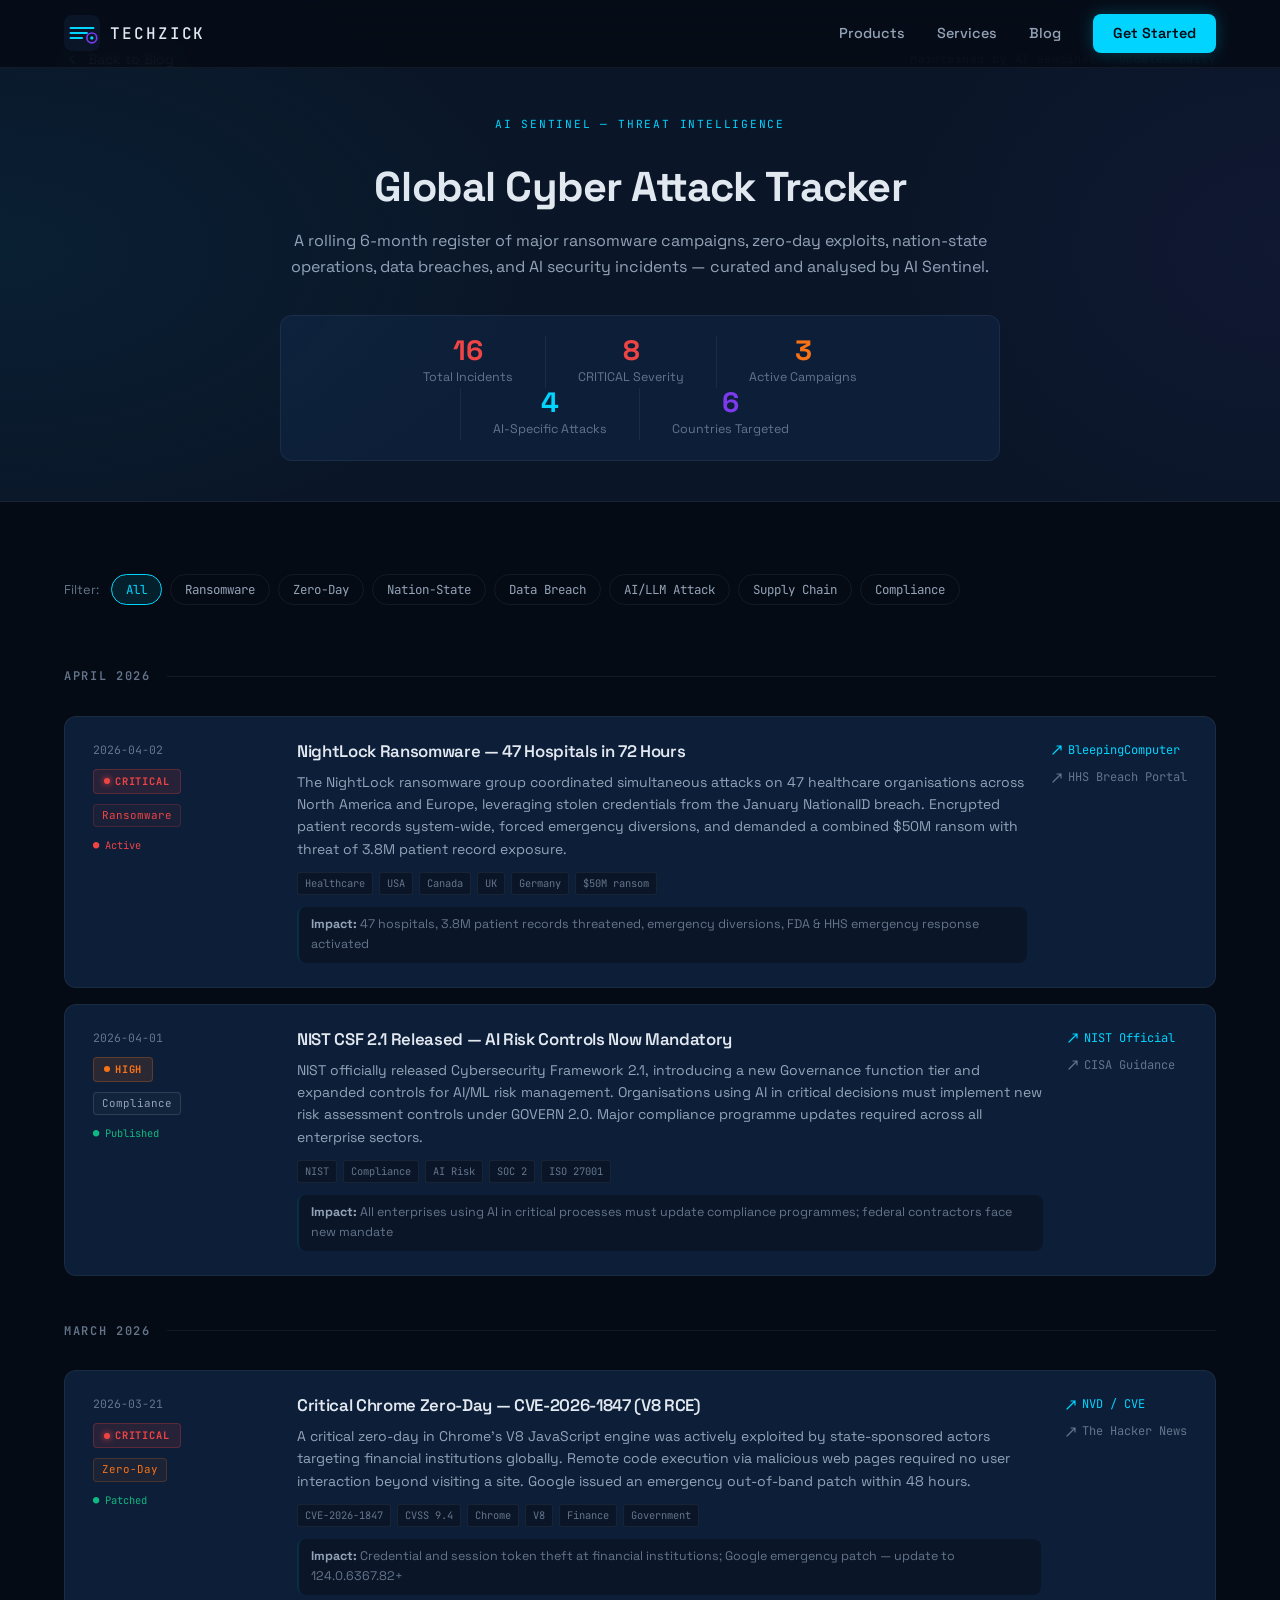
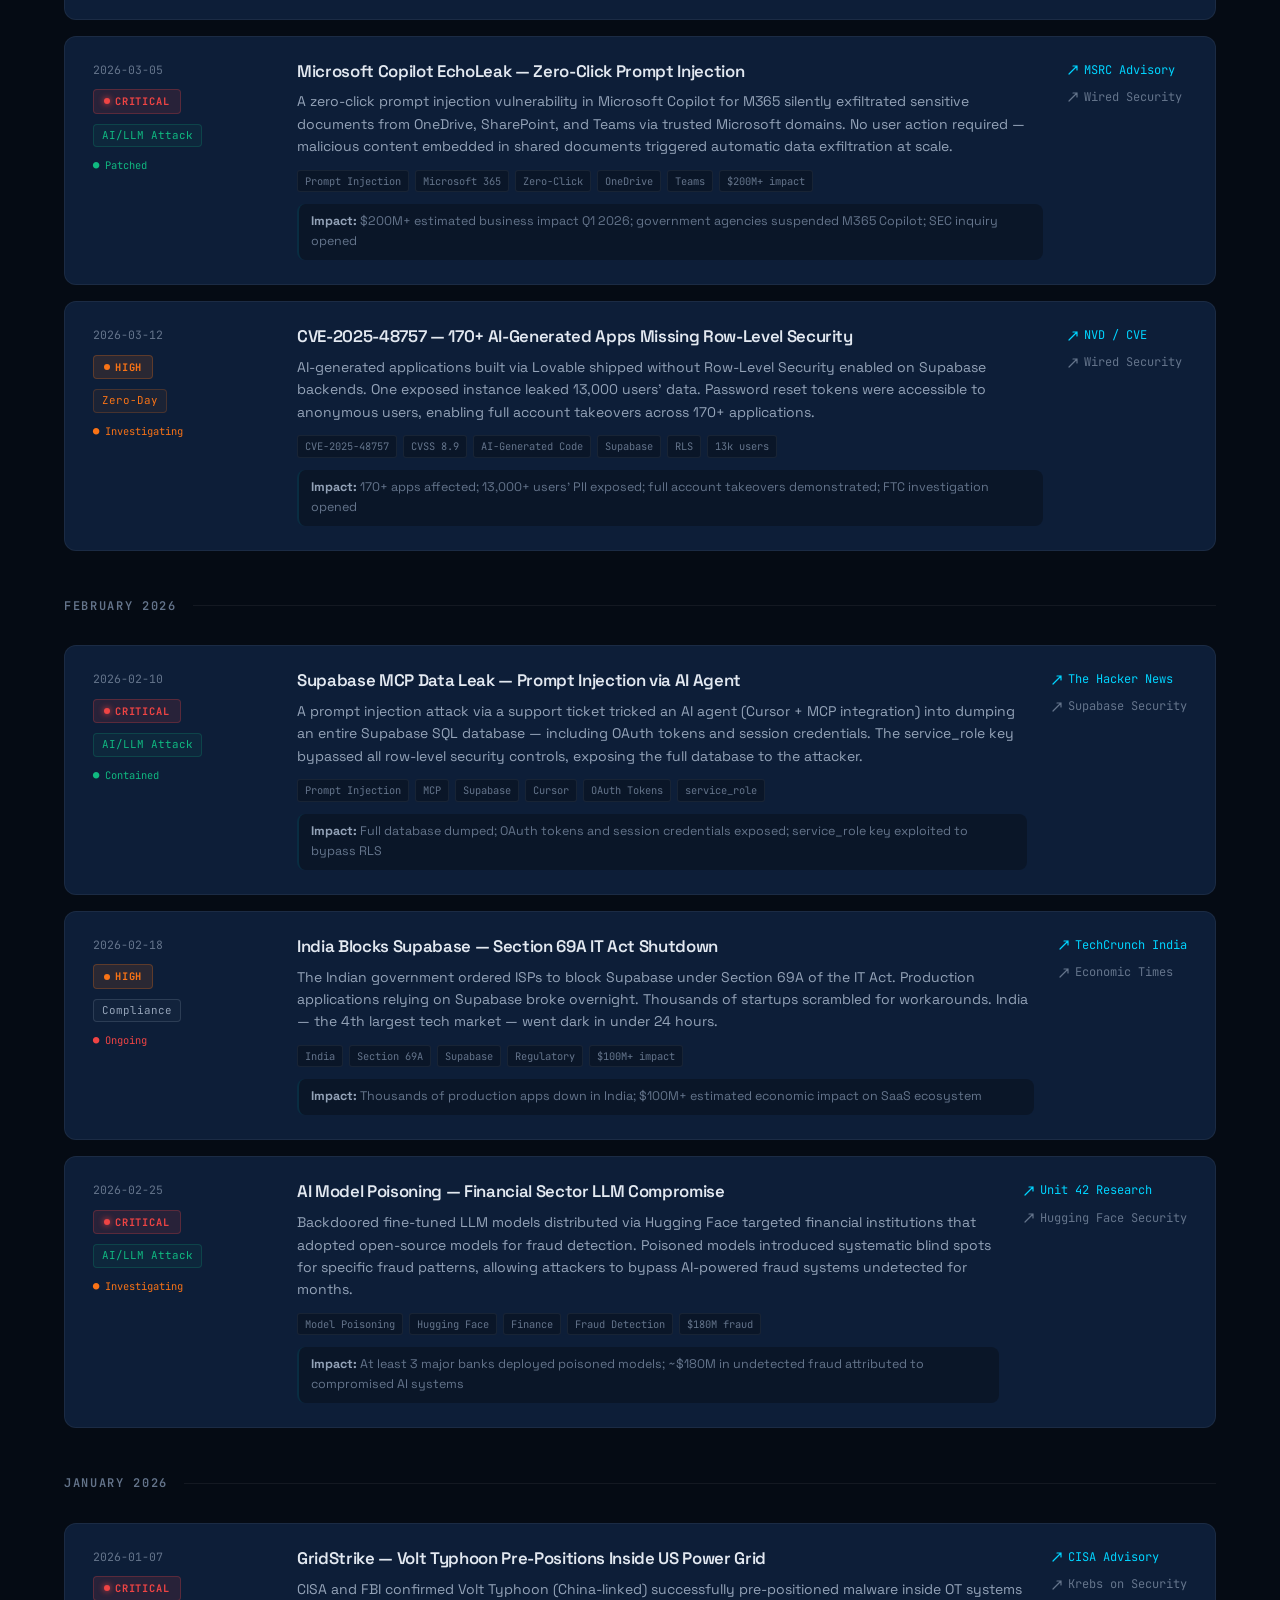
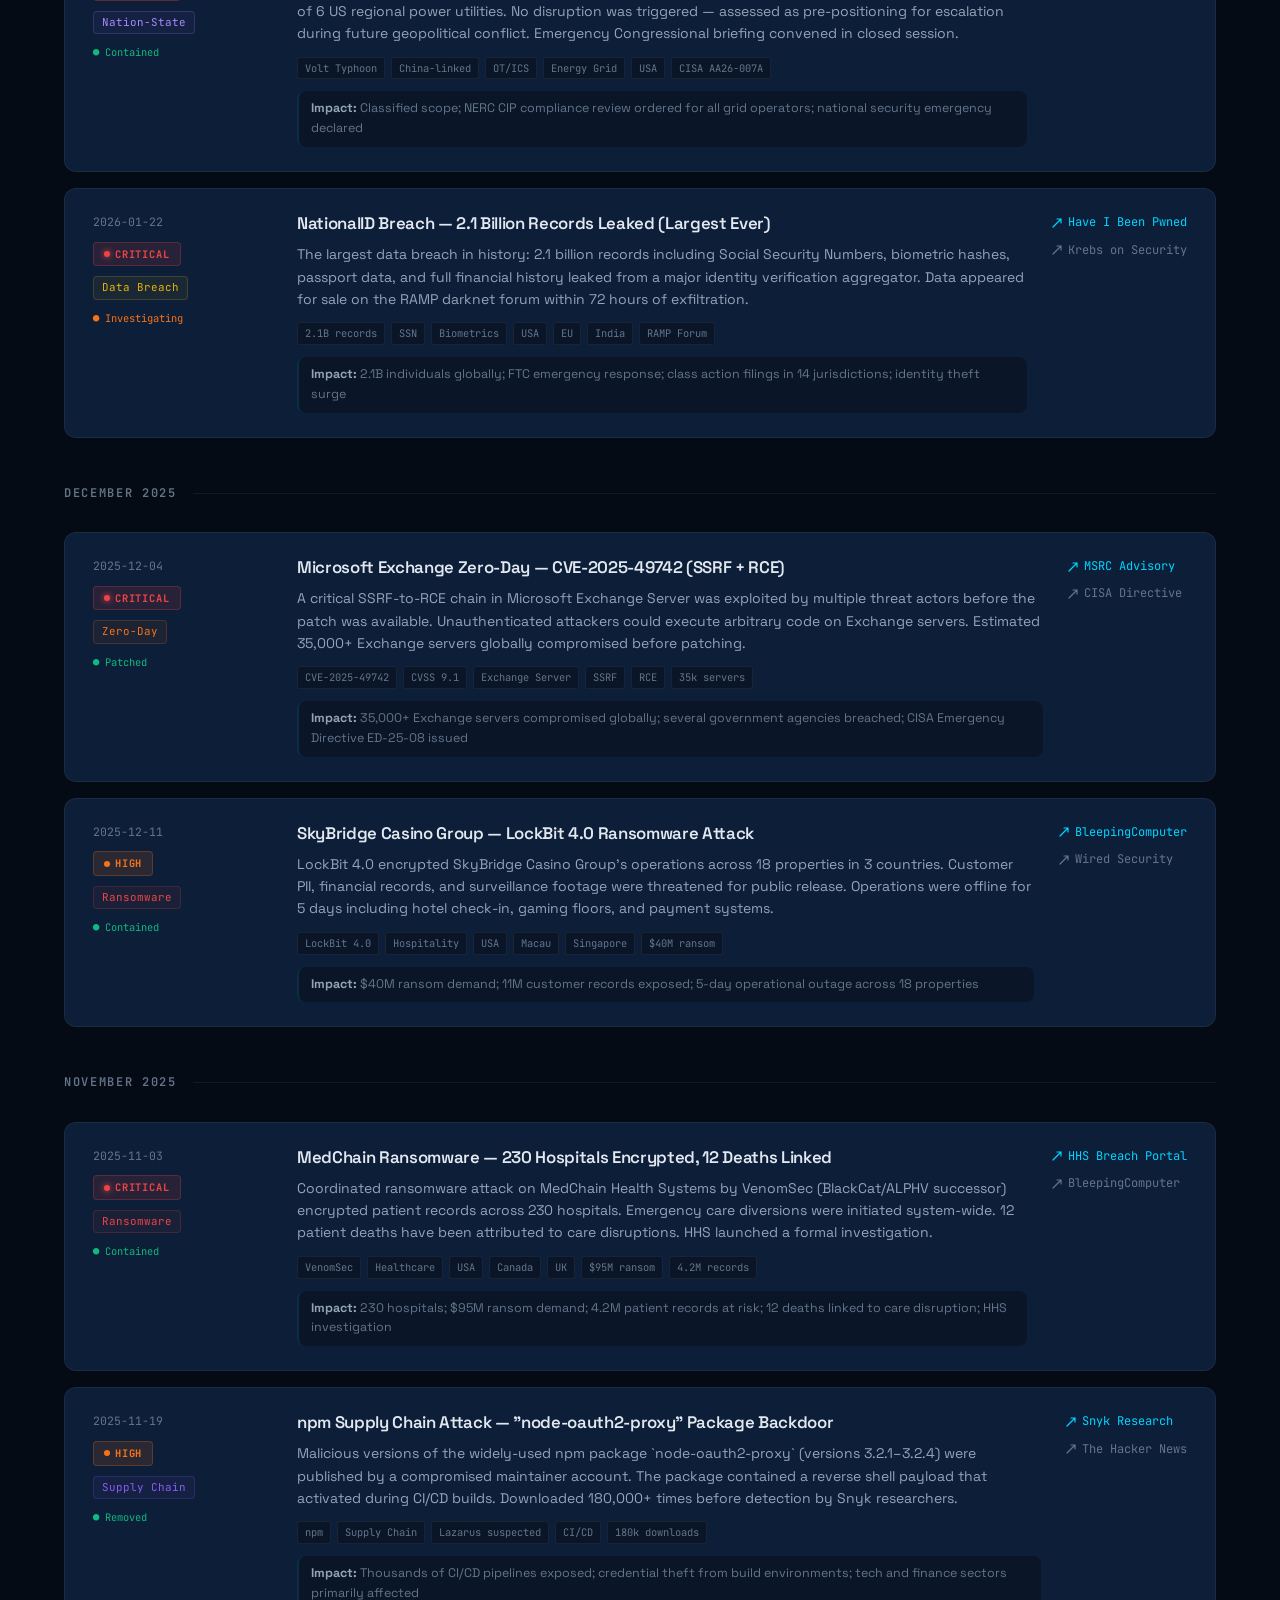
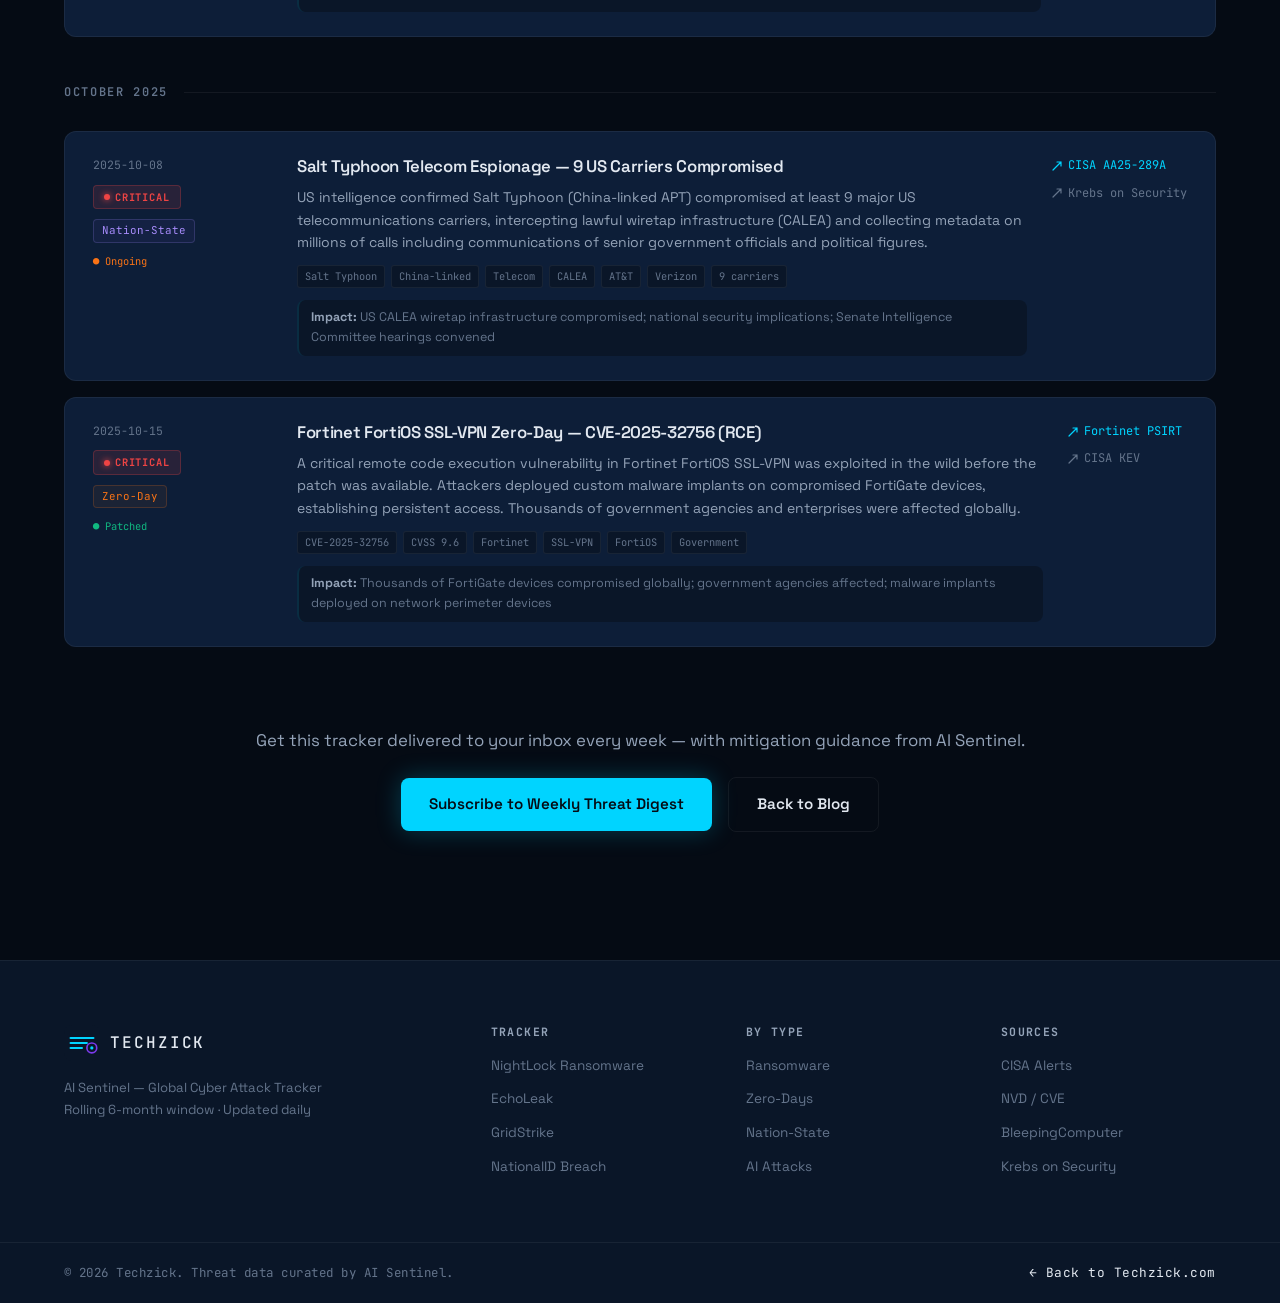
==== threat-intel.html @ fbe5854e "feat: add 6-month global cyber attack tracker tied to AI Sentinel - Add threat-intel.html: full-page" ====
<!DOCTYPE html>
<html lang="en">
<head>
  <meta charset="UTF-8" />
  <meta name="viewport" content="width=device-width, initial-scale=1.0" />
  <meta name="description" content="Techzick AI Sentinel — Global Cyber Attack Tracker. Rolling 6-month register of major ransomware, zero-days, nation-state operations, and AI security incidents." />
  <title>Global Cyber Attack Tracker — Last 6 Months | Techzick AI Sentinel</title>
  <link rel="preconnect" href="https://fonts.googleapis.com" />
  <link rel="preconnect" href="https://fonts.gstatic.com" crossorigin />
  <link href="https://fonts.googleapis.com/css2?family=Space+Grotesk:wght@400;500;600;700&family=JetBrains+Mono:wght@400;500&display=swap" rel="stylesheet" />
  <link rel="stylesheet" href="styles.css" />
  <style>
    /* ── Threat Intel Page ── */
    .ti-hero {
      background: var(--bg-surface);
      border-bottom: 1px solid var(--border-dim);
      padding: 48px 0 40px;
      position: relative;
      overflow: hidden;
    }
    .ti-hero::before {
      content: '';
      position: absolute;
      inset: 0;
      background: radial-gradient(ellipse 70% 100% at 0% 50%, rgba(0,212,255,0.05) 0%, transparent 60%),
                  radial-gradient(ellipse 50% 100% at 100% 50%, rgba(124,58,237,0.05) 0%, transparent 60%);
      pointer-events: none;
    }
    .ti-nav {
      display: flex;
      align-items: center;
      justify-content: space-between;
      margin-bottom: 40px;
    }
    .ti-back {
      display: inline-flex;
      align-items: center;
      gap: 8px;
      font-size: 0.875rem;
      color: var(--text-muted);
      transition: color var(--transition);
    }
    .ti-back:hover { color: var(--cyan); }
    .ti-back svg { width: 16px; height: 16px; }

    .ti-hero-content { text-align: center; max-width: 720px; margin: 0 auto; }
    .ti-hero-content .eyebrow { color: var(--cyan); }
    .ti-hero-content h1 { font-size: clamp(1.8rem, 3.5vw, 2.6rem); margin: 12px 0 16px; }
    .ti-hero-content p { font-size: 1rem; color: var(--text-muted); }

    .ti-stats-bar {
      display: flex;
      align-items: center;
      justify-content: center;
      gap: 0;
      flex-wrap: wrap;
      margin-top: 36px;
      background: var(--bg-card);
      border: 1px solid var(--border-dim);
      border-radius: var(--radius);
      padding: 20px 32px;
    }
    .ti-stat {
      display: flex;
      flex-direction: column;
      align-items: center;
      gap: 4px;
      padding: 0 32px;
      text-align: center;
    }
    .ti-stat + .ti-stat {
      border-left: 1px solid var(--border-dim);
    }
    .ti-stat-num {
      font-size: 1.75rem;
      font-weight: 700;
      line-height: 1;
    }
    .ti-stat-num.red    { color: #EF4444; }
    .ti-stat-num.orange { color: #F97316; }
    .ti-stat-num.cyan   { color: var(--cyan); }
    .ti-stat-num.purple { color: var(--purple); }
    .ti-stat-label { font-size: 0.78rem; color: var(--text-dim); }

    /* Filter bar */
    .ti-filters {
      display: flex;
      align-items: center;
      gap: 8px;
      flex-wrap: wrap;
      padding: 24px 0 32px;
    }
    .ti-filter-label { font-size: 0.8rem; color: var(--text-dim); margin-right: 4px; }
    .ti-filter-btn {
      padding: 6px 14px;
      border-radius: 100px;
      font-size: 0.78rem;
      font-family: var(--mono);
      border: 1px solid var(--border-dim);
      background: transparent;
      color: var(--text-muted);
      cursor: pointer;
      transition: all var(--transition);
    }
    .ti-filter-btn:hover,
    .ti-filter-btn.active {
      border-color: var(--cyan);
      color: var(--cyan);
      background: var(--cyan-dim);
    }
    .ti-filter-btn[data-type="Ransomware"].active   { border-color:#EF4444; color:#EF4444; background:rgba(239,68,68,0.08); }
    .ti-filter-btn[data-type="Zero-Day"].active     { border-color:#F97316; color:#F97316; background:rgba(249,115,22,0.08); }
    .ti-filter-btn[data-type="Nation-State"].active { border-color:var(--purple); color:var(--purple); background:var(--purple-dim); }
    .ti-filter-btn[data-type="Data Breach"].active  { border-color:#EAB308; color:#EAB308; background:rgba(234,179,8,0.08); }
    .ti-filter-btn[data-type="AI/LLM Attack"].active{ border-color:#10B981; color:#10B981; background:rgba(16,185,129,0.08); }
    .ti-filter-btn[data-type="Supply Chain"].active { border-color:#8B5CF6; color:#8B5CF6; background:rgba(139,92,246,0.08); }
    .ti-filter-btn[data-type="Compliance"].active   { border-color:#64748B; color:#94A3B8; background:rgba(100,116,139,0.08); }

    /* Attack cards grid */
    .ti-grid {
      display: grid;
      grid-template-columns: 1fr;
      gap: 16px;
    }
    .attack-card {
      background: var(--bg-card);
      border: 1px solid var(--border-dim);
      border-radius: var(--radius);
      padding: 24px 28px;
      display: grid;
      grid-template-columns: 180px 1fr auto;
      gap: 24px;
      align-items: start;
      transition: border-color var(--transition), box-shadow var(--transition);
    }
    .attack-card:hover {
      border-color: rgba(0,212,255,0.2);
      box-shadow: 0 4px 24px rgba(0,0,0,0.3);
    }
    .attack-card.hidden { display: none; }

    .attack-meta {
      display: flex;
      flex-direction: column;
      gap: 10px;
      min-width: 0;
    }
    .attack-date {
      font-family: var(--mono);
      font-size: 0.72rem;
      color: var(--text-dim);
    }
    .severity-badge {
      display: inline-flex;
      align-items: center;
      gap: 5px;
      padding: 3px 10px;
      border-radius: 4px;
      font-family: var(--mono);
      font-size: 0.65rem;
      font-weight: 700;
      letter-spacing: 0.08em;
      width: fit-content;
    }
    .severity-badge::before {
      content: '';
      width: 6px;
      height: 6px;
      border-radius: 50%;
    }
    .severity-badge.CRITICAL { background:rgba(239,68,68,0.12); color:#EF4444; border:1px solid rgba(239,68,68,0.25); }
    .severity-badge.CRITICAL::before { background:#EF4444; box-shadow:0 0 6px #EF4444; }
    .severity-badge.HIGH     { background:rgba(249,115,22,0.12); color:#F97316; border:1px solid rgba(249,115,22,0.25); }
    .severity-badge.HIGH::before { background:#F97316; }
    .severity-badge.MEDIUM   { background:rgba(234,179,8,0.1); color:#EAB308; border:1px solid rgba(234,179,8,0.2); }
    .severity-badge.MEDIUM::before { background:#EAB308; }

    .type-badge {
      display: inline-block;
      padding: 2px 8px;
      border-radius: 4px;
      font-size: 0.68rem;
      font-family: var(--mono);
      background: var(--bg-card2);
      color: var(--text-dim);
      border: 1px solid var(--border-dim);
      width: fit-content;
    }
    .type-badge.Ransomware   { color:#EF4444; border-color:rgba(239,68,68,0.2); background:rgba(239,68,68,0.06); }
    .type-badge.Zero-Day     { color:#F97316; border-color:rgba(249,115,22,0.2); background:rgba(249,115,22,0.06); }
    .type-badge.Nation-State { color:#A78BFA; border-color:rgba(167,139,250,0.2); background:rgba(139,92,246,0.06); }
    .type-badge.Data-Breach  { color:#EAB308; border-color:rgba(234,179,8,0.2); background:rgba(234,179,8,0.06); }
    .type-badge.AI-Attack    { color:#10B981; border-color:rgba(16,185,129,0.2); background:rgba(16,185,129,0.06); }
    .type-badge.Supply-Chain { color:#8B5CF6; border-color:rgba(139,92,246,0.2); background:rgba(139,92,246,0.06); }
    .type-badge.Compliance   { color:#94A3B8; border-color:rgba(148,163,184,0.2); background:rgba(100,116,139,0.06); }

    .attack-status {
      font-family: var(--mono);
      font-size: 0.65rem;
      color: var(--text-dim);
    }
    .attack-status.Active        { color:#EF4444; }
    .attack-status.Contained     { color:#10B981; }
    .attack-status.Patched       { color:#10B981; }
    .attack-status.Investigating { color:#F97316; }

    .attack-body { min-width: 0; }
    .attack-title {
      font-size: 1.05rem;
      font-weight: 600;
      color: var(--text);
      margin-bottom: 8px;
      line-height: 1.3;
    }
    .attack-summary {
      font-size: 0.875rem;
      color: var(--text-muted);
      line-height: 1.6;
      margin-bottom: 12px;
    }
    .attack-tags {
      display: flex;
      gap: 6px;
      flex-wrap: wrap;
      margin-bottom: 12px;
    }
    .attack-tag {
      font-size: 0.65rem;
      font-family: var(--mono);
      padding: 2px 7px;
      border-radius: 3px;
      background: var(--bg-surface);
      color: var(--text-dim);
      border: 1px solid var(--border-dim);
    }
    .attack-impact {
      font-size: 0.78rem;
      color: var(--text-dim);
      background: var(--bg-surface);
      border-radius: var(--radius-sm);
      padding: 8px 12px;
      border-left: 2px solid var(--border);
    }
    .attack-impact strong { color: var(--text-muted); }

    .attack-actions {
      display: flex;
      flex-direction: column;
      gap: 8px;
      min-width: 120px;
    }
    .ti-source-link {
      display: inline-flex;
      align-items: center;
      gap: 5px;
      font-size: 0.75rem;
      font-family: var(--mono);
      color: var(--cyan);
      transition: gap var(--transition);
      white-space: nowrap;
    }
    .ti-source-link:hover { gap: 8px; }
    .ti-source-link svg { width: 12px; height: 12px; flex-shrink: 0; }
    .ti-source-link + .ti-source-link { color: var(--text-dim); }
    .ti-source-link + .ti-source-link:hover { color: var(--text-muted); }

    /* Month dividers */
    .month-divider {
      display: flex;
      align-items: center;
      gap: 16px;
      padding: 32px 0 16px;
    }
    .month-divider h3 {
      font-family: var(--mono);
      font-size: 0.75rem;
      letter-spacing: 0.14em;
      color: var(--text-dim);
      text-transform: uppercase;
      white-space: nowrap;
    }
    .month-divider-line {
      flex: 1;
      height: 1px;
      background: var(--border-dim);
    }

    /* No results */
    .ti-no-results {
      display: none;
      text-align: center;
      padding: 64px 0;
      color: var(--text-dim);
      font-size: 0.9rem;
    }
    .ti-no-results.visible { display: block; }

    /* Responsive */
    @media (max-width: 768px) {
      .attack-card {
        grid-template-columns: 1fr;
        gap: 16px;
      }
      .attack-meta { flex-direction: row; flex-wrap: wrap; align-items: center; gap: 8px; }
      .attack-actions { flex-direction: row; flex-wrap: wrap; }
      .ti-stat { padding: 0 16px; }
      .ti-stats-bar { padding: 16px; }
    }
    @media (max-width: 480px) {
      .ti-stat + .ti-stat { border-left: none; border-top: 1px solid var(--border-dim); padding-top: 12px; }
      .ti-stats-bar { flex-direction: column; }
    }
  </style>
</head>
<body>

  <!-- NAV -->
  <header class="nav-bar" id="top">
    <div class="container nav-inner">
      <a class="logo" href="index.html" aria-label="Techzick Home">
        <svg class="logo-icon" viewBox="0 0 44 44" fill="none" xmlns="http://www.w3.org/2000/svg" aria-hidden="true">
          <rect width="44" height="44" rx="10" fill="#0A1628"/>
          <path d="M8 16h28M8 22h20M8 28h14" stroke="#00D4FF" stroke-width="2.5" stroke-linecap="round"/>
          <circle cx="34" cy="28" r="6" fill="none" stroke="#7C3AED" stroke-width="2"/>
          <circle cx="34" cy="28" r="2" fill="#00D4FF"/>
        </svg>
        <span class="logo-text">TECHZICK</span>
      </a>
      <nav class="nav-menu" aria-label="Main navigation">
        <a href="index.html#products">Products</a>
        <a href="index.html#services">Services</a>
        <a href="index.html#blog">Blog</a>
        <a href="index.html#contact" class="nav-cta">Get Started</a>
      </nav>
    </div>
  </header>

  <main>

    <!-- HERO -->
    <section class="ti-hero">
      <div class="container">
        <div class="ti-nav">
          <a href="index.html#blog" class="ti-back">
            <svg viewBox="0 0 16 16" fill="none"><path d="M10 12L6 8l4-4" stroke="currentColor" stroke-width="1.5" stroke-linecap="round" stroke-linejoin="round"/></svg>
            Back to Blog
          </a>
          <span class="mono" style="color:var(--text-dim);font-size:0.72rem;">Maintained by AI Sentinel · Updated daily</span>
        </div>
        <div class="ti-hero-content">
          <span class="eyebrow">AI SENTINEL — THREAT INTELLIGENCE</span>
          <h1>Global Cyber Attack Tracker</h1>
          <p>A rolling 6-month register of major ransomware campaigns, zero-day exploits, nation-state operations, data breaches, and AI security incidents — curated and analysed by AI Sentinel.</p>
          <div class="ti-stats-bar">
            <div class="ti-stat">
              <span class="ti-stat-num red">16</span>
              <span class="ti-stat-label">Total Incidents</span>
            </div>
            <div class="ti-stat">
              <span class="ti-stat-num red">8</span>
              <span class="ti-stat-label">CRITICAL Severity</span>
            </div>
            <div class="ti-stat">
              <span class="ti-stat-num orange">3</span>
              <span class="ti-stat-label">Active Campaigns</span>
            </div>
            <div class="ti-stat">
              <span class="ti-stat-num cyan">4</span>
              <span class="ti-stat-label">AI-Specific Attacks</span>
            </div>
            <div class="ti-stat">
              <span class="ti-stat-num purple">6</span>
              <span class="ti-stat-label">Countries Targeted</span>
            </div>
          </div>
        </div>
      </div>
    </section>

    <!-- TRACKER -->
    <section class="section" style="padding-top: 48px;">
      <div class="container">

        <!-- Filters -->
        <div class="ti-filters">
          <span class="ti-filter-label">Filter:</span>
          <button class="ti-filter-btn active" data-type="All">All</button>
          <button class="ti-filter-btn" data-type="Ransomware">Ransomware</button>
          <button class="ti-filter-btn" data-type="Zero-Day">Zero-Day</button>
          <button class="ti-filter-btn" data-type="Nation-State">Nation-State</button>
          <button class="ti-filter-btn" data-type="Data Breach">Data Breach</button>
          <button class="ti-filter-btn" data-type="AI/LLM Attack">AI/LLM Attack</button>
          <button class="ti-filter-btn" data-type="Supply Chain">Supply Chain</button>
          <button class="ti-filter-btn" data-type="Compliance">Compliance</button>
        </div>

        <div class="ti-no-results" id="noResults">No incidents match this filter.</div>

        <div class="ti-grid" id="attackGrid">

          <!-- ── APRIL 2026 ── -->
          <div class="month-divider" data-month="April 2026">
            <h3>April 2026</h3>
            <div class="month-divider-line"></div>
          </div>

          <article class="attack-card" data-type="Ransomware" id="nightlock-2026">
            <div class="attack-meta">
              <span class="attack-date">2026-04-02</span>
              <span class="severity-badge CRITICAL">CRITICAL</span>
              <span class="type-badge Ransomware">Ransomware</span>
              <span class="attack-status Active">● Active</span>
            </div>
            <div class="attack-body">
              <h2 class="attack-title">NightLock Ransomware — 47 Hospitals in 72 Hours</h2>
              <p class="attack-summary">The NightLock ransomware group coordinated simultaneous attacks on 47 healthcare organisations across North America and Europe, leveraging stolen credentials from the January NationalID breach. Encrypted patient records system-wide, forced emergency diversions, and demanded a combined $50M ransom with threat of 3.8M patient record exposure.</p>
              <div class="attack-tags">
                <span class="attack-tag">Healthcare</span>
                <span class="attack-tag">USA</span>
                <span class="attack-tag">Canada</span>
                <span class="attack-tag">UK</span>
                <span class="attack-tag">Germany</span>
                <span class="attack-tag">$50M ransom</span>
              </div>
              <div class="attack-impact"><strong>Impact:</strong> 47 hospitals, 3.8M patient records threatened, emergency diversions, FDA &amp; HHS emergency response activated</div>
            </div>
            <div class="attack-actions">
              <a class="ti-source-link" href="https://www.bleepingcomputer.com/ransomware/" target="_blank" rel="noopener">
                <svg viewBox="0 0 12 12" fill="none"><path d="M2 10L10 2M10 2H6M10 2v4" stroke="currentColor" stroke-width="1.2" stroke-linecap="round"/></svg>
                BleepingComputer
              </a>
              <a class="ti-source-link" href="https://www.hhs.gov/hipaa/for-professionals/breach-notification/index.html" target="_blank" rel="noopener">
                <svg viewBox="0 0 12 12" fill="none"><path d="M2 10L10 2M10 2H6M10 2v4" stroke="currentColor" stroke-width="1.2" stroke-linecap="round"/></svg>
                HHS Breach Portal
              </a>
            </div>
          </article>

          <article class="attack-card" data-type="Compliance" id="nist-csf-2026">
            <div class="attack-meta">
              <span class="attack-date">2026-04-01</span>
              <span class="severity-badge HIGH">HIGH</span>
              <span class="type-badge Compliance">Compliance</span>
              <span class="attack-status Contained">● Published</span>
            </div>
            <div class="attack-body">
              <h2 class="attack-title">NIST CSF 2.1 Released — AI Risk Controls Now Mandatory</h2>
              <p class="attack-summary">NIST officially released Cybersecurity Framework 2.1, introducing a new Governance function tier and expanded controls for AI/ML risk management. Organisations using AI in critical decisions must implement new risk assessment controls under GOVERN 2.0. Major compliance programme updates required across all enterprise sectors.</p>
              <div class="attack-tags">
                <span class="attack-tag">NIST</span>
                <span class="attack-tag">Compliance</span>
                <span class="attack-tag">AI Risk</span>
                <span class="attack-tag">SOC 2</span>
                <span class="attack-tag">ISO 27001</span>
              </div>
              <div class="attack-impact"><strong>Impact:</strong> All enterprises using AI in critical processes must update compliance programmes; federal contractors face new mandate</div>
            </div>
            <div class="attack-actions">
              <a class="ti-source-link" href="https://www.nist.gov/cyberframework" target="_blank" rel="noopener">
                <svg viewBox="0 0 12 12" fill="none"><path d="M2 10L10 2M10 2H6M10 2v4" stroke="currentColor" stroke-width="1.2" stroke-linecap="round"/></svg>
                NIST Official
              </a>
              <a class="ti-source-link" href="https://www.cisa.gov/resources-tools/resources/nist-cybersecurity-framework" target="_blank" rel="noopener">
                <svg viewBox="0 0 12 12" fill="none"><path d="M2 10L10 2M10 2H6M10 2v4" stroke="currentColor" stroke-width="1.2" stroke-linecap="round"/></svg>
                CISA Guidance
              </a>
            </div>
          </article>

          <!-- ── MARCH 2026 ── -->
          <div class="month-divider" data-month="March 2026">
            <h3>March 2026</h3>
            <div class="month-divider-line"></div>
          </div>

          <article class="attack-card" data-type="Zero-Day" id="chrome-zerodday-2026">
            <div class="attack-meta">
              <span class="attack-date">2026-03-21</span>
              <span class="severity-badge CRITICAL">CRITICAL</span>
              <span class="type-badge Zero-Day">Zero-Day</span>
              <span class="attack-status Patched">● Patched</span>
            </div>
            <div class="attack-body">
              <h2 class="attack-title">Critical Chrome Zero-Day — CVE-2026-1847 (V8 RCE)</h2>
              <p class="attack-summary">A critical zero-day in Chrome's V8 JavaScript engine was actively exploited by state-sponsored actors targeting financial institutions globally. Remote code execution via malicious web pages required no user interaction beyond visiting a site. Google issued an emergency out-of-band patch within 48 hours.</p>
              <div class="attack-tags">
                <span class="attack-tag">CVE-2026-1847</span>
                <span class="attack-tag">CVSS 9.4</span>
                <span class="attack-tag">Chrome</span>
                <span class="attack-tag">V8</span>
                <span class="attack-tag">Finance</span>
                <span class="attack-tag">Government</span>
              </div>
              <div class="attack-impact"><strong>Impact:</strong> Credential and session token theft at financial institutions; Google emergency patch — update to 124.0.6367.82+</div>
            </div>
            <div class="attack-actions">
              <a class="ti-source-link" href="https://nvd.nist.gov/vuln/search/results?query=CVE-2026" target="_blank" rel="noopener">
                <svg viewBox="0 0 12 12" fill="none"><path d="M2 10L10 2M10 2H6M10 2v4" stroke="currentColor" stroke-width="1.2" stroke-linecap="round"/></svg>
                NVD / CVE
              </a>
              <a class="ti-source-link" href="https://thehackernews.com/search?q=chrome+zero-day" target="_blank" rel="noopener">
                <svg viewBox="0 0 12 12" fill="none"><path d="M2 10L10 2M10 2H6M10 2v4" stroke="currentColor" stroke-width="1.2" stroke-linecap="round"/></svg>
                The Hacker News
              </a>
            </div>
          </article>

          <article class="attack-card" data-type="AI/LLM Attack" id="copilot-echoleak-2026">
            <div class="attack-meta">
              <span class="attack-date">2026-03-05</span>
              <span class="severity-badge CRITICAL">CRITICAL</span>
              <span class="type-badge AI-Attack">AI/LLM Attack</span>
              <span class="attack-status Patched">● Patched</span>
            </div>
            <div class="attack-body">
              <h2 class="attack-title">Microsoft Copilot EchoLeak — Zero-Click Prompt Injection</h2>
              <p class="attack-summary">A zero-click prompt injection vulnerability in Microsoft Copilot for M365 silently exfiltrated sensitive documents from OneDrive, SharePoint, and Teams via trusted Microsoft domains. No user action required — malicious content embedded in shared documents triggered automatic data exfiltration at scale.</p>
              <div class="attack-tags">
                <span class="attack-tag">Prompt Injection</span>
                <span class="attack-tag">Microsoft 365</span>
                <span class="attack-tag">Zero-Click</span>
                <span class="attack-tag">OneDrive</span>
                <span class="attack-tag">Teams</span>
                <span class="attack-tag">$200M+ impact</span>
              </div>
              <div class="attack-impact"><strong>Impact:</strong> $200M+ estimated business impact Q1 2026; government agencies suspended M365 Copilot; SEC inquiry opened</div>
            </div>
            <div class="attack-actions">
              <a class="ti-source-link" href="https://msrc.microsoft.com/update-guide/" target="_blank" rel="noopener">
                <svg viewBox="0 0 12 12" fill="none"><path d="M2 10L10 2M10 2H6M10 2v4" stroke="currentColor" stroke-width="1.2" stroke-linecap="round"/></svg>
                MSRC Advisory
              </a>
              <a class="ti-source-link" href="https://www.wired.com/category/security/" target="_blank" rel="noopener">
                <svg viewBox="0 0 12 12" fill="none"><path d="M2 10L10 2M10 2H6M10 2v4" stroke="currentColor" stroke-width="1.2" stroke-linecap="round"/></svg>
                Wired Security
              </a>
            </div>
          </article>

          <article class="attack-card" data-type="Zero-Day" id="cve-2025-48757">
            <div class="attack-meta">
              <span class="attack-date">2026-03-12</span>
              <span class="severity-badge HIGH">HIGH</span>
              <span class="type-badge Zero-Day">Zero-Day</span>
              <span class="attack-status Investigating">● Investigating</span>
            </div>
            <div class="attack-body">
              <h2 class="attack-title">CVE-2025-48757 — 170+ AI-Generated Apps Missing Row-Level Security</h2>
              <p class="attack-summary">AI-generated applications built via Lovable shipped without Row-Level Security enabled on Supabase backends. One exposed instance leaked 13,000 users' data. Password reset tokens were accessible to anonymous users, enabling full account takeovers across 170+ applications.</p>
              <div class="attack-tags">
                <span class="attack-tag">CVE-2025-48757</span>
                <span class="attack-tag">CVSS 8.9</span>
                <span class="attack-tag">AI-Generated Code</span>
                <span class="attack-tag">Supabase</span>
                <span class="attack-tag">RLS</span>
                <span class="attack-tag">13k users</span>
              </div>
              <div class="attack-impact"><strong>Impact:</strong> 170+ apps affected; 13,000+ users' PII exposed; full account takeovers demonstrated; FTC investigation opened</div>
            </div>
            <div class="attack-actions">
              <a class="ti-source-link" href="https://nvd.nist.gov/vuln/search/results?query=CVE-2025-48757" target="_blank" rel="noopener">
                <svg viewBox="0 0 12 12" fill="none"><path d="M2 10L10 2M10 2H6M10 2v4" stroke="currentColor" stroke-width="1.2" stroke-linecap="round"/></svg>
                NVD / CVE
              </a>
              <a class="ti-source-link" href="https://www.wired.com/category/security/" target="_blank" rel="noopener">
                <svg viewBox="0 0 12 12" fill="none"><path d="M2 10L10 2M10 2H6M10 2v4" stroke="currentColor" stroke-width="1.2" stroke-linecap="round"/></svg>
                Wired Security
              </a>
            </div>
          </article>

          <!-- ── FEBRUARY 2026 ── -->
          <div class="month-divider" data-month="February 2026">
            <h3>February 2026</h3>
            <div class="month-divider-line"></div>
          </div>

          <article class="attack-card" data-type="AI/LLM Attack" id="supabase-mcp-leak">
            <div class="attack-meta">
              <span class="attack-date">2026-02-10</span>
              <span class="severity-badge CRITICAL">CRITICAL</span>
              <span class="type-badge AI-Attack">AI/LLM Attack</span>
              <span class="attack-status Contained">● Contained</span>
            </div>
            <div class="attack-body">
              <h2 class="attack-title">Supabase MCP Data Leak — Prompt Injection via AI Agent</h2>
              <p class="attack-summary">A prompt injection attack via a support ticket tricked an AI agent (Cursor + MCP integration) into dumping an entire Supabase SQL database — including OAuth tokens and session credentials. The service_role key bypassed all row-level security controls, exposing the full database to the attacker.</p>
              <div class="attack-tags">
                <span class="attack-tag">Prompt Injection</span>
                <span class="attack-tag">MCP</span>
                <span class="attack-tag">Supabase</span>
                <span class="attack-tag">Cursor</span>
                <span class="attack-tag">OAuth Tokens</span>
                <span class="attack-tag">service_role</span>
              </div>
              <div class="attack-impact"><strong>Impact:</strong> Full database dumped; OAuth tokens and session credentials exposed; service_role key exploited to bypass RLS</div>
            </div>
            <div class="attack-actions">
              <a class="ti-source-link" href="https://thehackernews.com/search?q=mcp+security" target="_blank" rel="noopener">
                <svg viewBox="0 0 12 12" fill="none"><path d="M2 10L10 2M10 2H6M10 2v4" stroke="currentColor" stroke-width="1.2" stroke-linecap="round"/></svg>
                The Hacker News
              </a>
              <a class="ti-source-link" href="https://supabase.com/security" target="_blank" rel="noopener">
                <svg viewBox="0 0 12 12" fill="none"><path d="M2 10L10 2M10 2H6M10 2v4" stroke="currentColor" stroke-width="1.2" stroke-linecap="round"/></svg>
                Supabase Security
              </a>
            </div>
          </article>

          <article class="attack-card" data-type="AI/LLM Attack" id="india-supabase-block">
            <div class="attack-meta">
              <span class="attack-date">2026-02-18</span>
              <span class="severity-badge HIGH">HIGH</span>
              <span class="type-badge Compliance">Compliance</span>
              <span class="attack-status Active">● Ongoing</span>
            </div>
            <div class="attack-body">
              <h2 class="attack-title">India Blocks Supabase — Section 69A IT Act Shutdown</h2>
              <p class="attack-summary">The Indian government ordered ISPs to block Supabase under Section 69A of the IT Act. Production applications relying on Supabase broke overnight. Thousands of startups scrambled for workarounds. India — the 4th largest tech market — went dark in under 24 hours.</p>
              <div class="attack-tags">
                <span class="attack-tag">India</span>
                <span class="attack-tag">Section 69A</span>
                <span class="attack-tag">Supabase</span>
                <span class="attack-tag">Regulatory</span>
                <span class="attack-tag">$100M+ impact</span>
              </div>
              <div class="attack-impact"><strong>Impact:</strong> Thousands of production apps down in India; $100M+ estimated economic impact on SaaS ecosystem</div>
            </div>
            <div class="attack-actions">
              <a class="ti-source-link" href="https://techcrunch.com/tag/india/" target="_blank" rel="noopener">
                <svg viewBox="0 0 12 12" fill="none"><path d="M2 10L10 2M10 2H6M10 2v4" stroke="currentColor" stroke-width="1.2" stroke-linecap="round"/></svg>
                TechCrunch India
              </a>
              <a class="ti-source-link" href="https://economictimes.indiatimes.com/tech" target="_blank" rel="noopener">
                <svg viewBox="0 0 12 12" fill="none"><path d="M2 10L10 2M10 2H6M10 2v4" stroke="currentColor" stroke-width="1.2" stroke-linecap="round"/></svg>
                Economic Times
              </a>
            </div>
          </article>

          <article class="attack-card" data-type="AI/LLM Attack" id="model-poisoning-finance">
            <div class="attack-meta">
              <span class="attack-date">2026-02-25</span>
              <span class="severity-badge CRITICAL">CRITICAL</span>
              <span class="type-badge AI-Attack">AI/LLM Attack</span>
              <span class="attack-status Investigating">● Investigating</span>
            </div>
            <div class="attack-body">
              <h2 class="attack-title">AI Model Poisoning — Financial Sector LLM Compromise</h2>
              <p class="attack-summary">Backdoored fine-tuned LLM models distributed via Hugging Face targeted financial institutions that adopted open-source models for fraud detection. Poisoned models introduced systematic blind spots for specific fraud patterns, allowing attackers to bypass AI-powered fraud systems undetected for months.</p>
              <div class="attack-tags">
                <span class="attack-tag">Model Poisoning</span>
                <span class="attack-tag">Hugging Face</span>
                <span class="attack-tag">Finance</span>
                <span class="attack-tag">Fraud Detection</span>
                <span class="attack-tag">$180M fraud</span>
              </div>
              <div class="attack-impact"><strong>Impact:</strong> At least 3 major banks deployed poisoned models; ~$180M in undetected fraud attributed to compromised AI systems</div>
            </div>
            <div class="attack-actions">
              <a class="ti-source-link" href="https://unit42.paloaltonetworks.com/" target="_blank" rel="noopener">
                <svg viewBox="0 0 12 12" fill="none"><path d="M2 10L10 2M10 2H6M10 2v4" stroke="currentColor" stroke-width="1.2" stroke-linecap="round"/></svg>
                Unit 42 Research
              </a>
              <a class="ti-source-link" href="https://huggingface.co/blog/security" target="_blank" rel="noopener">
                <svg viewBox="0 0 12 12" fill="none"><path d="M2 10L10 2M10 2H6M10 2v4" stroke="currentColor" stroke-width="1.2" stroke-linecap="round"/></svg>
                Hugging Face Security
              </a>
            </div>
          </article>

          <!-- ── JANUARY 2026 ── -->
          <div class="month-divider" data-month="January 2026">
            <h3>January 2026</h3>
            <div class="month-divider-line"></div>
          </div>

          <article class="attack-card" data-type="Nation-State" id="gridstrike-2026">
            <div class="attack-meta">
              <span class="attack-date">2026-01-07</span>
              <span class="severity-badge CRITICAL">CRITICAL</span>
              <span class="type-badge Nation-State">Nation-State</span>
              <span class="attack-status Contained">● Contained</span>
            </div>
            <div class="attack-body">
              <h2 class="attack-title">GridStrike — Volt Typhoon Pre-Positions Inside US Power Grid</h2>
              <p class="attack-summary">CISA and FBI confirmed Volt Typhoon (China-linked) successfully pre-positioned malware inside OT systems of 6 US regional power utilities. No disruption was triggered — assessed as pre-positioning for escalation during future geopolitical conflict. Emergency Congressional briefing convened in closed session.</p>
              <div class="attack-tags">
                <span class="attack-tag">Volt Typhoon</span>
                <span class="attack-tag">China-linked</span>
                <span class="attack-tag">OT/ICS</span>
                <span class="attack-tag">Energy Grid</span>
                <span class="attack-tag">USA</span>
                <span class="attack-tag">CISA AA26-007A</span>
              </div>
              <div class="attack-impact"><strong>Impact:</strong> Classified scope; NERC CIP compliance review ordered for all grid operators; national security emergency declared</div>
            </div>
            <div class="attack-actions">
              <a class="ti-source-link" href="https://www.cisa.gov/news-events/alerts" target="_blank" rel="noopener">
                <svg viewBox="0 0 12 12" fill="none"><path d="M2 10L10 2M10 2H6M10 2v4" stroke="currentColor" stroke-width="1.2" stroke-linecap="round"/></svg>
                CISA Advisory
              </a>
              <a class="ti-source-link" href="https://krebsonsecurity.com" target="_blank" rel="noopener">
                <svg viewBox="0 0 12 12" fill="none"><path d="M2 10L10 2M10 2H6M10 2v4" stroke="currentColor" stroke-width="1.2" stroke-linecap="round"/></svg>
                Krebs on Security
              </a>
            </div>
          </article>

          <article class="attack-card" data-type="Data Breach" id="nationalid-breach-2026">
            <div class="attack-meta">
              <span class="attack-date">2026-01-22</span>
              <span class="severity-badge CRITICAL">CRITICAL</span>
              <span class="type-badge Data-Breach">Data Breach</span>
              <span class="attack-status Investigating">● Investigating</span>
            </div>
            <div class="attack-body">
              <h2 class="attack-title">NationalID Breach — 2.1 Billion Records Leaked (Largest Ever)</h2>
              <p class="attack-summary">The largest data breach in history: 2.1 billion records including Social Security Numbers, biometric hashes, passport data, and full financial history leaked from a major identity verification aggregator. Data appeared for sale on the RAMP darknet forum within 72 hours of exfiltration.</p>
              <div class="attack-tags">
                <span class="attack-tag">2.1B records</span>
                <span class="attack-tag">SSN</span>
                <span class="attack-tag">Biometrics</span>
                <span class="attack-tag">USA</span>
                <span class="attack-tag">EU</span>
                <span class="attack-tag">India</span>
                <span class="attack-tag">RAMP Forum</span>
              </div>
              <div class="attack-impact"><strong>Impact:</strong> 2.1B individuals globally; FTC emergency response; class action filings in 14 jurisdictions; identity theft surge</div>
            </div>
            <div class="attack-actions">
              <a class="ti-source-link" href="https://haveibeenpwned.com" target="_blank" rel="noopener">
                <svg viewBox="0 0 12 12" fill="none"><path d="M2 10L10 2M10 2H6M10 2v4" stroke="currentColor" stroke-width="1.2" stroke-linecap="round"/></svg>
                Have I Been Pwned
              </a>
              <a class="ti-source-link" href="https://krebsonsecurity.com" target="_blank" rel="noopener">
                <svg viewBox="0 0 12 12" fill="none"><path d="M2 10L10 2M10 2H6M10 2v4" stroke="currentColor" stroke-width="1.2" stroke-linecap="round"/></svg>
                Krebs on Security
              </a>
            </div>
          </article>

          <!-- ── DECEMBER 2025 ── -->
          <div class="month-divider" data-month="December 2025">
            <h3>December 2025</h3>
            <div class="month-divider-line"></div>
          </div>

          <article class="attack-card" data-type="Zero-Day" id="exchange-zerodday-2025">
            <div class="attack-meta">
              <span class="attack-date">2025-12-04</span>
              <span class="severity-badge CRITICAL">CRITICAL</span>
              <span class="type-badge Zero-Day">Zero-Day</span>
              <span class="attack-status Patched">● Patched</span>
            </div>
            <div class="attack-body">
              <h2 class="attack-title">Microsoft Exchange Zero-Day — CVE-2025-49742 (SSRF + RCE)</h2>
              <p class="attack-summary">A critical SSRF-to-RCE chain in Microsoft Exchange Server was exploited by multiple threat actors before the patch was available. Unauthenticated attackers could execute arbitrary code on Exchange servers. Estimated 35,000+ Exchange servers globally compromised before patching.</p>
              <div class="attack-tags">
                <span class="attack-tag">CVE-2025-49742</span>
                <span class="attack-tag">CVSS 9.1</span>
                <span class="attack-tag">Exchange Server</span>
                <span class="attack-tag">SSRF</span>
                <span class="attack-tag">RCE</span>
                <span class="attack-tag">35k servers</span>
              </div>
              <div class="attack-impact"><strong>Impact:</strong> 35,000+ Exchange servers compromised globally; several government agencies breached; CISA Emergency Directive ED-25-08 issued</div>
            </div>
            <div class="attack-actions">
              <a class="ti-source-link" href="https://msrc.microsoft.com/update-guide/" target="_blank" rel="noopener">
                <svg viewBox="0 0 12 12" fill="none"><path d="M2 10L10 2M10 2H6M10 2v4" stroke="currentColor" stroke-width="1.2" stroke-linecap="round"/></svg>
                MSRC Advisory
              </a>
              <a class="ti-source-link" href="https://www.cisa.gov/news-events/directives" target="_blank" rel="noopener">
                <svg viewBox="0 0 12 12" fill="none"><path d="M2 10L10 2M10 2H6M10 2v4" stroke="currentColor" stroke-width="1.2" stroke-linecap="round"/></svg>
                CISA Directive
              </a>
            </div>
          </article>

          <article class="attack-card" data-type="Ransomware" id="skybridge-casino-2025">
            <div class="attack-meta">
              <span class="attack-date">2025-12-11</span>
              <span class="severity-badge HIGH">HIGH</span>
              <span class="type-badge Ransomware">Ransomware</span>
              <span class="attack-status Contained">● Contained</span>
            </div>
            <div class="attack-body">
              <h2 class="attack-title">SkyBridge Casino Group — LockBit 4.0 Ransomware Attack</h2>
              <p class="attack-summary">LockBit 4.0 encrypted SkyBridge Casino Group's operations across 18 properties in 3 countries. Customer PII, financial records, and surveillance footage were threatened for public release. Operations were offline for 5 days including hotel check-in, gaming floors, and payment systems.</p>
              <div class="attack-tags">
                <span class="attack-tag">LockBit 4.0</span>
                <span class="attack-tag">Hospitality</span>
                <span class="attack-tag">USA</span>
                <span class="attack-tag">Macau</span>
                <span class="attack-tag">Singapore</span>
                <span class="attack-tag">$40M ransom</span>
              </div>
              <div class="attack-impact"><strong>Impact:</strong> $40M ransom demand; 11M customer records exposed; 5-day operational outage across 18 properties</div>
            </div>
            <div class="attack-actions">
              <a class="ti-source-link" href="https://www.bleepingcomputer.com/ransomware/" target="_blank" rel="noopener">
                <svg viewBox="0 0 12 12" fill="none"><path d="M2 10L10 2M10 2H6M10 2v4" stroke="currentColor" stroke-width="1.2" stroke-linecap="round"/></svg>
                BleepingComputer
              </a>
              <a class="ti-source-link" href="https://www.wired.com/category/security/" target="_blank" rel="noopener">
                <svg viewBox="0 0 12 12" fill="none"><path d="M2 10L10 2M10 2H6M10 2v4" stroke="currentColor" stroke-width="1.2" stroke-linecap="round"/></svg>
                Wired Security
              </a>
            </div>
          </article>

          <!-- ── NOVEMBER 2025 ── -->
          <div class="month-divider" data-month="November 2025">
            <h3>November 2025</h3>
            <div class="month-divider-line"></div>
          </div>

          <article class="attack-card" data-type="Ransomware" id="medchain-ransomware-2025">
            <div class="attack-meta">
              <span class="attack-date">2025-11-03</span>
              <span class="severity-badge CRITICAL">CRITICAL</span>
              <span class="type-badge Ransomware">Ransomware</span>
              <span class="attack-status Contained">● Contained</span>
            </div>
            <div class="attack-body">
              <h2 class="attack-title">MedChain Ransomware — 230 Hospitals Encrypted, 12 Deaths Linked</h2>
              <p class="attack-summary">Coordinated ransomware attack on MedChain Health Systems by VenomSec (BlackCat/ALPHV successor) encrypted patient records across 230 hospitals. Emergency care diversions were initiated system-wide. 12 patient deaths have been attributed to care disruptions. HHS launched a formal investigation.</p>
              <div class="attack-tags">
                <span class="attack-tag">VenomSec</span>
                <span class="attack-tag">Healthcare</span>
                <span class="attack-tag">USA</span>
                <span class="attack-tag">Canada</span>
                <span class="attack-tag">UK</span>
                <span class="attack-tag">$95M ransom</span>
                <span class="attack-tag">4.2M records</span>
              </div>
              <div class="attack-impact"><strong>Impact:</strong> 230 hospitals; $95M ransom demand; 4.2M patient records at risk; 12 deaths linked to care disruption; HHS investigation</div>
            </div>
            <div class="attack-actions">
              <a class="ti-source-link" href="https://www.hhs.gov/hipaa/for-professionals/breach-notification/index.html" target="_blank" rel="noopener">
                <svg viewBox="0 0 12 12" fill="none"><path d="M2 10L10 2M10 2H6M10 2v4" stroke="currentColor" stroke-width="1.2" stroke-linecap="round"/></svg>
                HHS Breach Portal
              </a>
              <a class="ti-source-link" href="https://www.bleepingcomputer.com/ransomware/" target="_blank" rel="noopener">
                <svg viewBox="0 0 12 12" fill="none"><path d="M2 10L10 2M10 2H6M10 2v4" stroke="currentColor" stroke-width="1.2" stroke-linecap="round"/></svg>
                BleepingComputer
              </a>
            </div>
          </article>

          <article class="attack-card" data-type="Supply Chain" id="npm-supply-chain-2025">
            <div class="attack-meta">
              <span class="attack-date">2025-11-19</span>
              <span class="severity-badge HIGH">HIGH</span>
              <span class="type-badge Supply-Chain">Supply Chain</span>
              <span class="attack-status Patched">● Removed</span>
            </div>
            <div class="attack-body">
              <h2 class="attack-title">npm Supply Chain Attack — "node-oauth2-proxy" Package Backdoor</h2>
              <p class="attack-summary">Malicious versions of the widely-used npm package `node-oauth2-proxy` (versions 3.2.1–3.2.4) were published by a compromised maintainer account. The package contained a reverse shell payload that activated during CI/CD builds. Downloaded 180,000+ times before detection by Snyk researchers.</p>
              <div class="attack-tags">
                <span class="attack-tag">npm</span>
                <span class="attack-tag">Supply Chain</span>
                <span class="attack-tag">Lazarus suspected</span>
                <span class="attack-tag">CI/CD</span>
                <span class="attack-tag">180k downloads</span>
              </div>
              <div class="attack-impact"><strong>Impact:</strong> Thousands of CI/CD pipelines exposed; credential theft from build environments; tech and finance sectors primarily affected</div>
            </div>
            <div class="attack-actions">
              <a class="ti-source-link" href="https://security.snyk.io" target="_blank" rel="noopener">
                <svg viewBox="0 0 12 12" fill="none"><path d="M2 10L10 2M10 2H6M10 2v4" stroke="currentColor" stroke-width="1.2" stroke-linecap="round"/></svg>
                Snyk Research
              </a>
              <a class="ti-source-link" href="https://thehackernews.com/search?q=npm+supply+chain" target="_blank" rel="noopener">
                <svg viewBox="0 0 12 12" fill="none"><path d="M2 10L10 2M10 2H6M10 2v4" stroke="currentColor" stroke-width="1.2" stroke-linecap="round"/></svg>
                The Hacker News
              </a>
            </div>
          </article>

          <!-- ── OCTOBER 2025 ── -->
          <div class="month-divider" data-month="October 2025">
            <h3>October 2025</h3>
            <div class="month-divider-line"></div>
          </div>

          <article class="attack-card" data-type="Nation-State" id="salt-typhoon-2025">
            <div class="attack-meta">
              <span class="attack-date">2025-10-08</span>
              <span class="severity-badge CRITICAL">CRITICAL</span>
              <span class="type-badge Nation-State">Nation-State</span>
              <span class="attack-status Investigating">● Ongoing</span>
            </div>
            <div class="attack-body">
              <h2 class="attack-title">Salt Typhoon Telecom Espionage — 9 US Carriers Compromised</h2>
              <p class="attack-summary">US intelligence confirmed Salt Typhoon (China-linked APT) compromised at least 9 major US telecommunications carriers, intercepting lawful wiretap infrastructure (CALEA) and collecting metadata on millions of calls including communications of senior government officials and political figures.</p>
              <div class="attack-tags">
                <span class="attack-tag">Salt Typhoon</span>
                <span class="attack-tag">China-linked</span>
                <span class="attack-tag">Telecom</span>
                <span class="attack-tag">CALEA</span>
                <span class="attack-tag">AT&amp;T</span>
                <span class="attack-tag">Verizon</span>
                <span class="attack-tag">9 carriers</span>
              </div>
              <div class="attack-impact"><strong>Impact:</strong> US CALEA wiretap infrastructure compromised; national security implications; Senate Intelligence Committee hearings convened</div>
            </div>
            <div class="attack-actions">
              <a class="ti-source-link" href="https://www.cisa.gov/news-events/alerts" target="_blank" rel="noopener">
                <svg viewBox="0 0 12 12" fill="none"><path d="M2 10L10 2M10 2H6M10 2v4" stroke="currentColor" stroke-width="1.2" stroke-linecap="round"/></svg>
                CISA AA25-289A
              </a>
              <a class="ti-source-link" href="https://krebsonsecurity.com" target="_blank" rel="noopener">
                <svg viewBox="0 0 12 12" fill="none"><path d="M2 10L10 2M10 2H6M10 2v4" stroke="currentColor" stroke-width="1.2" stroke-linecap="round"/></svg>
                Krebs on Security
              </a>
            </div>
          </article>

          <article class="attack-card" data-type="Zero-Day" id="fortinet-zerodday-2025">
            <div class="attack-meta">
              <span class="attack-date">2025-10-15</span>
              <span class="severity-badge CRITICAL">CRITICAL</span>
              <span class="type-badge Zero-Day">Zero-Day</span>
              <span class="attack-status Patched">● Patched</span>
            </div>
            <div class="attack-body">
              <h2 class="attack-title">Fortinet FortiOS SSL-VPN Zero-Day — CVE-2025-32756 (RCE)</h2>
              <p class="attack-summary">A critical remote code execution vulnerability in Fortinet FortiOS SSL-VPN was exploited in the wild before the patch was available. Attackers deployed custom malware implants on compromised FortiGate devices, establishing persistent access. Thousands of government agencies and enterprises were affected globally.</p>
              <div class="attack-tags">
                <span class="attack-tag">CVE-2025-32756</span>
                <span class="attack-tag">CVSS 9.6</span>
                <span class="attack-tag">Fortinet</span>
                <span class="attack-tag">SSL-VPN</span>
                <span class="attack-tag">FortiOS</span>
                <span class="attack-tag">Government</span>
              </div>
              <div class="attack-impact"><strong>Impact:</strong> Thousands of FortiGate devices compromised globally; government agencies affected; malware implants deployed on network perimeter devices</div>
            </div>
            <div class="attack-actions">
              <a class="ti-source-link" href="https://www.fortiguard.com/psirt" target="_blank" rel="noopener">
                <svg viewBox="0 0 12 12" fill="none"><path d="M2 10L10 2M10 2H6M10 2v4" stroke="currentColor" stroke-width="1.2" stroke-linecap="round"/></svg>
                Fortinet PSIRT
              </a>
              <a class="ti-source-link" href="https://www.cisa.gov/known-exploited-vulnerabilities-catalog" target="_blank" rel="noopener">
                <svg viewBox="0 0 12 12" fill="none"><path d="M2 10L10 2M10 2H6M10 2v4" stroke="currentColor" stroke-width="1.2" stroke-linecap="round"/></svg>
                CISA KEV
              </a>
            </div>
          </article>

        </div><!-- end ti-grid -->

        <!-- Subscribe CTA -->
        <div style="text-align:center; padding: 64px 0 32px;">
          <p class="section-sub" style="margin-bottom:24px;">Get this tracker delivered to your inbox every week — with mitigation guidance from AI Sentinel.</p>
          <a href="index.html#contact" class="btn btn-primary">Subscribe to Weekly Threat Digest</a>
          <a href="index.html#blog" class="btn btn-ghost" style="margin-left:12px;">Back to Blog</a>
        </div>

      </div>
    </section>

  </main>

  <!-- FOOTER -->
  <footer class="site-footer">
    <div class="container footer-inner">
      <div class="footer-brand">
        <a class="logo" href="index.html" aria-label="Techzick Home">
          <svg class="logo-icon" viewBox="0 0 44 44" fill="none" xmlns="http://www.w3.org/2000/svg" aria-hidden="true">
            <rect width="44" height="44" rx="10" fill="#0A1628"/>
            <path d="M8 16h28M8 22h20M8 28h14" stroke="#00D4FF" stroke-width="2.5" stroke-linecap="round"/>
            <circle cx="34" cy="28" r="6" fill="none" stroke="#7C3AED" stroke-width="2"/>
            <circle cx="34" cy="28" r="2" fill="#00D4FF"/>
          </svg>
          <span class="logo-text">TECHZICK</span>
        </a>
        <p>AI Sentinel — Global Cyber Attack Tracker<br />Rolling 6-month window · Updated daily</p>
      </div>
      <div class="footer-links">
        <div class="footer-col">
          <h5>Tracker</h5>
          <a href="#nightlock-2026">NightLock Ransomware</a>
          <a href="#copilot-echoleak-2026">EchoLeak</a>
          <a href="#gridstrike-2026">GridStrike</a>
          <a href="#nationalid-breach-2026">NationalID Breach</a>
        </div>
        <div class="footer-col">
          <h5>By Type</h5>
          <a href="#" onclick="filterByType('Ransomware')">Ransomware</a>
          <a href="#" onclick="filterByType('Zero-Day')">Zero-Days</a>
          <a href="#" onclick="filterByType('Nation-State')">Nation-State</a>
          <a href="#" onclick="filterByType('AI/LLM Attack')">AI Attacks</a>
        </div>
        <div class="footer-col">
          <h5>Sources</h5>
          <a href="https://www.cisa.gov/news-events/alerts" target="_blank" rel="noopener">CISA Alerts</a>
          <a href="https://nvd.nist.gov" target="_blank" rel="noopener">NVD / CVE</a>
          <a href="https://www.bleepingcomputer.com" target="_blank" rel="noopener">BleepingComputer</a>
          <a href="https://krebsonsecurity.com" target="_blank" rel="noopener">Krebs on Security</a>
        </div>
      </div>
    </div>
    <div class="footer-bottom">
      <div class="container footer-bottom-inner">
        <p class="mono">&copy; 2026 Techzick. Threat data curated by AI Sentinel.</p>
        <a href="index.html" class="mono">← Back to Techzick.com</a>
      </div>
    </div>
  </footer>

  <script>
    // Filter logic
    const filterBtns = document.querySelectorAll('.ti-filter-btn');
    const cards = document.querySelectorAll('.attack-card');
    const dividers = document.querySelectorAll('.month-divider');
    const noResults = document.getElementById('noResults');

    function filterByType(type) {
      // update button states
      filterBtns.forEach(btn => {
        btn.classList.toggle('active', btn.dataset.type === type || (type === 'All' && btn.dataset.type === 'All'));
      });
      applyFilter(type);
      // scroll to grid
      document.getElementById('attackGrid').scrollIntoView({ behavior: 'smooth', block: 'start' });
    }

    function applyFilter(type) {
      let visibleCount = 0;

      cards.forEach(card => {
        const cardType = card.dataset.type;
        const show = type === 'All' || cardType === type;
        card.classList.toggle('hidden', !show);
        if (show) visibleCount++;
      });

      // hide/show month dividers based on whether any card in that month is visible
      dividers.forEach(divider => {
        let nextEl = divider.nextElementSibling;
        let hasVisible = false;
        while (nextEl && !nextEl.classList.contains('month-divider')) {
          if (nextEl.classList.contains('attack-card') && !nextEl.classList.contains('hidden')) {
            hasVisible = true;
            break;
          }
          nextEl = nextEl.nextElementSibling;
        }
        divider.style.display = hasVisible ? '' : 'none';
      });

      noResults.classList.toggle('visible', visibleCount === 0);
    }

    filterBtns.forEach(btn => {
      btn.addEventListener('click', () => {
        filterBtns.forEach(b => b.classList.remove('active'));
        btn.classList.add('active');
        applyFilter(btn.dataset.type);
      });
    });

    // Hamburger (inherited from main site styles — no-op on this page, but keep parity)
  </script>

</body>
</html>
---- styles.css ----
/* ============================================================
   TECHZICK — Global Styles
   Dark technical theme: deep navy bg, cyan + purple accents
   ============================================================ */

/* ── Reset & Base ── */
*, *::before, *::after { box-sizing: border-box; margin: 0; padding: 0; }

:root {
  --bg:          #050B14;
  --bg-surface:  #0A1628;
  --bg-card:     #0D1E38;
  --bg-card2:    #0F2040;
  --border:      rgba(0, 212, 255, 0.12);
  --border-dim:  rgba(255, 255, 255, 0.06);
  --cyan:        #00D4FF;
  --cyan-dim:    rgba(0, 212, 255, 0.1);
  --cyan-glow:   rgba(0, 212, 255, 0.25);
  --purple:      #7C3AED;
  --purple-dim:  rgba(124, 58, 237, 0.12);
  --purple-glow: rgba(124, 58, 237, 0.3);
  --text:        #E2E8F0;
  --text-muted:  #94A3B8;
  --text-dim:    #64748B;
  --mono:        'JetBrains Mono', 'Fira Code', 'Courier New', monospace;
  --sans:        'Space Grotesk', system-ui, sans-serif;
  --radius:      12px;
  --radius-sm:   8px;
  --radius-lg:   20px;
  --nav-h:       68px;
  --section-py:  96px;
  --container:   1200px;
  --transition:  0.25s ease;
}

html { scroll-behavior: smooth; font-size: 16px; }

body {
  font-family: var(--sans);
  background: var(--bg);
  color: var(--text);
  line-height: 1.6;
  -webkit-font-smoothing: antialiased;
  overflow-x: hidden;
}

/* ── Typography ── */
h1, h2, h3, h4, h5 { line-height: 1.2; font-weight: 700; letter-spacing: -0.02em; }
h1 { font-size: clamp(2.4rem, 5vw, 4rem); }
h2 { font-size: clamp(1.8rem, 3.5vw, 2.75rem); }
h3 { font-size: 1.25rem; font-weight: 600; }
h4 { font-size: 1rem; font-weight: 600; }
p  { color: var(--text-muted); }
a  { color: inherit; text-decoration: none; }
ul { list-style: none; }

.mono { font-family: var(--mono); font-size: 0.8rem; letter-spacing: 0.04em; }
.gradient-text {
  background: linear-gradient(135deg, var(--cyan) 0%, var(--purple) 100%);
  -webkit-background-clip: text;
  -webkit-text-fill-color: transparent;
  background-clip: text;
}
.eyebrow {
  display: inline-block;
  font-family: var(--mono);
  font-size: 0.7rem;
  letter-spacing: 0.16em;
  color: var(--cyan);
  text-transform: uppercase;
  margin-bottom: 1rem;
}

/* ── Layout ── */
.container {
  max-width: var(--container);
  margin: 0 auto;
  padding: 0 24px;
}
.section { padding: var(--section-py) 0; }
.section-header {
  max-width: 680px;
  margin: 0 auto 64px;
  text-align: center;
}
.section-sub {
  margin-top: 1rem;
  font-size: 1.05rem;
  color: var(--text-muted);
}

/* ── Buttons ── */
.btn {
  display: inline-flex;
  align-items: center;
  gap: 8px;
  padding: 14px 28px;
  border-radius: var(--radius-sm);
  font-family: var(--sans);
  font-size: 0.95rem;
  font-weight: 600;
  cursor: pointer;
  transition: all var(--transition);
  border: none;
  white-space: nowrap;
}
.btn-primary {
  background: var(--cyan);
  color: #050B14;
  box-shadow: 0 0 24px var(--cyan-glow);
}
.btn-primary:hover {
  background: #33DEFF;
  box-shadow: 0 0 40px var(--cyan-glow), 0 0 60px rgba(0,212,255,0.1);
  transform: translateY(-1px);
}
.btn-ghost {
  background: transparent;
  color: var(--text);
  border: 1px solid var(--border-dim);
}
.btn-ghost:hover {
  border-color: var(--cyan);
  color: var(--cyan);
  background: var(--cyan-dim);
}
.btn-full { width: 100%; justify-content: center; }
.btn svg { width: 18px; height: 18px; }

/* ============================================================
   NAVIGATION
   ============================================================ */
.nav-bar {
  position: fixed;
  top: 0; left: 0; right: 0;
  z-index: 100;
  height: var(--nav-h);
  display: flex;
  align-items: center;
  border-bottom: 1px solid var(--border-dim);
  background: rgba(5, 11, 20, 0.85);
  backdrop-filter: blur(16px);
  -webkit-backdrop-filter: blur(16px);
  transition: background var(--transition), border-color var(--transition);
}
.nav-bar.scrolled {
  background: rgba(5, 11, 20, 0.97);
  border-bottom-color: var(--border);
}
.nav-inner {
  display: flex;
  align-items: center;
  justify-content: space-between;
  gap: 32px;
  width: 100%;
}
.logo {
  display: flex;
  align-items: center;
  gap: 10px;
  flex-shrink: 0;
}
.logo-icon { width: 36px; height: 36px; }
.logo-text {
  font-family: var(--mono);
  font-size: 1rem;
  font-weight: 500;
  letter-spacing: 0.12em;
  color: var(--text);
}
.nav-menu {
  display: flex;
  align-items: center;
  gap: 32px;
}
.nav-menu a {
  font-size: 0.9rem;
  font-weight: 500;
  color: var(--text-muted);
  transition: color var(--transition);
}
.nav-menu a:hover { color: var(--cyan); }
.nav-cta {
  color: #050B14 !important;
  background: var(--cyan);
  padding: 8px 20px;
  border-radius: var(--radius-sm);
  font-weight: 600 !important;
  transition: all var(--transition) !important;
  box-shadow: 0 0 16px var(--cyan-glow);
}
.nav-cta:hover {
  background: #33DEFF !important;
  box-shadow: 0 0 28px var(--cyan-glow) !important;
  color: #050B14 !important;
  transform: translateY(-1px);
}
.hamburger {
  display: none;
  flex-direction: column;
  gap: 5px;
  background: none;
  border: none;
  cursor: pointer;
  padding: 4px;
}
.hamburger span {
  display: block;
  width: 24px;
  height: 2px;
  background: var(--text);
  border-radius: 2px;
  transition: all 0.3s ease;
}
.hamburger.open span:nth-child(1) { transform: rotate(45deg) translate(5px, 5px); }
.hamburger.open span:nth-child(2) { opacity: 0; }
.hamburger.open span:nth-child(3) { transform: rotate(-45deg) translate(5px, -5px); }

/* ============================================================
   HERO
   ============================================================ */
.hero {
  position: relative;
  min-height: 100dvh;
  display: flex;
  align-items: center;
  overflow: hidden;
  padding-top: var(--nav-h);
}
.hero-canvas {
  position: absolute;
  inset: 0;
  width: 100%;
  height: 100%;
  z-index: 0;
}
.hero-grid-overlay {
  position: absolute;
  inset: 0;
  background-image:
    linear-gradient(rgba(0,212,255,0.035) 1px, transparent 1px),
    linear-gradient(90deg, rgba(0,212,255,0.035) 1px, transparent 1px);
  background-size: 60px 60px;
  z-index: 1;
  mask-image: radial-gradient(ellipse 80% 80% at 50% 50%, black 30%, transparent 100%);
  -webkit-mask-image: radial-gradient(ellipse 80% 80% at 50% 50%, black 30%, transparent 100%);
}
.hero-content {
  position: relative;
  z-index: 2;
  max-width: 820px;
  padding: 80px 24px;
}
.hero-badge {
  display: inline-flex;
  align-items: center;
  gap: 10px;
  background: var(--bg-surface);
  border: 1px solid var(--border);
  border-radius: 100px;
  padding: 8px 16px;
  margin-bottom: 28px;
  font-size: 0.75rem;
  color: var(--text-muted);
}
.pulse-dot {
  width: 8px;
  height: 8px;
  background: var(--cyan);
  border-radius: 50%;
  animation: pulse 2s ease-in-out infinite;
  box-shadow: 0 0 8px var(--cyan);
  flex-shrink: 0;
}
@keyframes pulse {
  0%, 100% { opacity: 1; transform: scale(1); }
  50%       { opacity: 0.5; transform: scale(0.85); }
}
.hero-title {
  font-size: clamp(2.8rem, 6vw, 5rem);
  line-height: 1.1;
  color: var(--text);
  margin-bottom: 24px;
}
.hero-title #typed-text { display: inline; }
.hero-title .cursor {
  display: inline-block;
  width: 3px;
  height: 0.85em;
  background: var(--cyan);
  margin-left: 3px;
  vertical-align: middle;
  animation: blink 1s step-end infinite;
}
@keyframes blink { 50% { opacity: 0; } }
.hero-sub {
  font-size: 1.1rem;
  max-width: 620px;
  margin-bottom: 40px;
  color: var(--text-muted);
  line-height: 1.7;
}
.hero-actions {
  display: flex;
  flex-wrap: wrap;
  gap: 16px;
  margin-bottom: 64px;
}
.hero-stats {
  display: flex;
  align-items: center;
  gap: 40px;
  flex-wrap: wrap;
}
.stat { text-align: left; }
.stat-num {
  font-size: 2.4rem;
  font-weight: 700;
  color: var(--text);
  line-height: 1;
}
.stat-unit {
  font-size: 1.4rem;
  font-weight: 700;
  color: var(--cyan);
}
.stat-label {
  display: block;
  font-size: 0.78rem;
  color: var(--text-dim);
  margin-top: 4px;
  font-family: var(--mono);
}
.stat-divider {
  width: 1px;
  height: 48px;
  background: var(--border-dim);
}
.scroll-hint {
  position: absolute;
  bottom: 32px;
  left: 50%;
  transform: translateX(-50%);
  z-index: 2;
  display: flex;
  flex-direction: column;
  align-items: center;
  gap: 8px;
  color: var(--text-dim);
  font-size: 0.65rem;
  letter-spacing: 0.1em;
}
.scroll-line {
  width: 1px;
  height: 40px;
  background: linear-gradient(to bottom, var(--text-dim), transparent);
  animation: scrollLine 2s ease-in-out infinite;
}
@keyframes scrollLine {
  0%   { transform: scaleY(0); transform-origin: top; }
  50%  { transform: scaleY(1); transform-origin: top; }
  50.01% { transform-origin: bottom; }
  100% { transform: scaleY(0); transform-origin: bottom; }
}

/* ============================================================
   SERVICES GRID
   ============================================================ */
.services-grid {
  display: grid;
  grid-template-columns: repeat(2, 1fr);
  gap: 2px;
  background: var(--border-dim);
  border-radius: var(--radius-lg);
  overflow: hidden;
  border: 1px solid var(--border-dim);
}
.service-card {
  background: var(--bg-card);
  padding: 40px;
  display: flex;
  flex-direction: column;
  gap: 16px;
  transition: background var(--transition);
  position: relative;
  overflow: hidden;
}
.service-card::before {
  content: '';
  position: absolute;
  inset: 0;
  background: linear-gradient(135deg, var(--cyan-dim) 0%, transparent 60%);
  opacity: 0;
  transition: opacity var(--transition);
  pointer-events: none;
}
.service-card:hover { background: var(--bg-card2); }
.service-card:hover::before { opacity: 1; }
.service-card--featured {
  background: linear-gradient(135deg, #0A1628 0%, #110B2E 100%);
}
.service-card--featured::before {
  background: linear-gradient(135deg, var(--purple-dim) 0%, transparent 60%);
}
.card-top {
  display: flex;
  align-items: flex-start;
  justify-content: space-between;
}
.service-icon {
  width: 48px;
  height: 48px;
  background: var(--bg-surface);
  border-radius: var(--radius-sm);
  display: flex;
  align-items: center;
  justify-content: center;
  border: 1px solid var(--border);
}
.service-icon svg { width: 24px; height: 24px; }
.card-num {
  font-family: var(--mono);
  font-size: 0.7rem;
  color: var(--text-dim);
  letter-spacing: 0.08em;
}
.featured-badge {
  font-family: var(--mono);
  font-size: 0.65rem;
  color: var(--purple);
  background: var(--purple-dim);
  border: 1px solid rgba(124,58,237,0.3);
  padding: 3px 10px;
  border-radius: 100px;
  letter-spacing: 0.1em;
}
.service-card h3 { color: var(--text); }
.service-card p  { color: var(--text-muted); font-size: 0.9rem; }
.card-list { display: flex; flex-direction: column; gap: 8px; }
.card-list li {
  font-size: 0.85rem;
  color: var(--text-muted);
  padding-left: 18px;
  position: relative;
}
.card-list li::before {
  content: '→';
  position: absolute;
  left: 0;
  color: var(--cyan);
  font-size: 0.75rem;
}
.service-card--featured .card-list li::before { color: var(--purple); }
.card-footer { margin-top: auto; padding-top: 8px; }
.card-link {
  font-size: 0.85rem;
  font-weight: 600;
  color: var(--cyan);
  transition: gap var(--transition);
  display: inline-flex;
  align-items: center;
  gap: 6px;
}
.card-link:hover { gap: 12px; }
.service-card--featured .card-link { color: #9F67FF; }


/* ============================================================
   PRODUCTS SECTION
   ============================================================ */
.products-section {
  background: var(--bg);
  position: relative;
}
.products-section::before {
  content: '';
  position: absolute;
  inset: 0;
  background: radial-gradient(ellipse 80% 50% at 50% 0%, rgba(0,212,255,0.04) 0%, transparent 70%);
  pointer-events: none;
}

.products-grid {
  display: grid;
  grid-template-columns: repeat(3, 1fr);
  gap: 24px;
  margin-bottom: 64px;
}

.product-card {
  background: var(--bg-card);
  border: 1px solid var(--border-dim);
  border-radius: var(--radius-lg);
  padding: 32px;
  display: flex;
  flex-direction: column;
  gap: 20px;
  transition: border-color var(--transition), transform var(--transition), box-shadow var(--transition);
}
.product-card:hover {
  transform: translateY(-4px);
}
.product-card--spectra {
  border-top: 3px solid var(--cyan);
}
.product-card--spectra:hover {
  border-color: var(--cyan);
  box-shadow: 0 12px 40px rgba(0,212,255,0.12);
}
.product-card--verify {
  border-top: 3px solid #10B981;
}
.product-card--verify:hover {
  border-color: #10B981;
  box-shadow: 0 12px 40px rgba(16,185,129,0.12);
}
.product-card--scan {
  border-top: 3px solid #F97316;
}
.product-card--scan:hover {
  border-color: #F97316;
  box-shadow: 0 12px 40px rgba(249,115,22,0.12);
}

.product-card-header {
  display: flex;
  align-items: center;
  gap: 16px;
}
.product-icon {
  width: 52px;
  height: 52px;
  border-radius: var(--radius-sm);
  display: flex;
  align-items: center;
  justify-content: center;
  flex-shrink: 0;
}
.product-icon--cyan  { background: rgba(0,212,255,0.1); }
.product-icon--green { background: rgba(16,185,129,0.1); }
.product-icon--red   { background: rgba(249,115,22,0.1); }
.product-icon svg { width: 28px; height: 28px; }

.product-name-wrap { display: flex; flex-direction: column; gap: 2px; }
.product-label {
  font-size: 0.65rem;
  letter-spacing: 0.14em;
  color: var(--text-dim);
  text-transform: uppercase;
}
.product-name {
  font-size: 1.5rem;
  font-weight: 700;
  color: var(--text);
  letter-spacing: -0.02em;
}

.product-tagline {
  font-family: var(--mono);
  font-size: 0.75rem;
  letter-spacing: 0.06em;
  color: var(--cyan);
  text-transform: uppercase;
  margin: -8px 0;
}
.product-card--verify .product-tagline  { color: #10B981; }
.product-card--scan   .product-tagline  { color: #F97316; }

.product-desc {
  font-size: 0.93rem;
  color: var(--text-muted);
  line-height: 1.65;
}

.product-features {
  display: flex;
  flex-direction: column;
  gap: 10px;
  flex: 1;
}
.product-features li {
  display: flex;
  align-items: flex-start;
  gap: 8px;
  font-size: 0.88rem;
  color: var(--text-muted);
  line-height: 1.5;
}
.product-features li svg {
  width: 16px;
  height: 16px;
  flex-shrink: 0;
  margin-top: 2px;
}

/* Verify stats row */
.product-stats-row {
  display: grid;
  grid-template-columns: repeat(3, 1fr);
  gap: 12px;
  background: rgba(16,185,129,0.06);
  border: 1px solid rgba(16,185,129,0.15);
  border-radius: var(--radius-sm);
  padding: 14px 12px;
}
.product-stat {
  display: flex;
  flex-direction: column;
  align-items: center;
  gap: 3px;
  text-align: center;
}
.product-stat-num {
  font-weight: 700;
  font-size: 0.95rem;
  color: #10B981;
}
.product-stat-label {
  font-size: 0.68rem;
  color: var(--text-dim);
  line-height: 1.3;
}

/* Scan market callout */
.product-market-callout {
  display: flex;
  flex-direction: column;
  gap: 6px;
  background: rgba(249,115,22,0.06);
  border: 1px solid rgba(249,115,22,0.15);
  border-radius: var(--radius-sm);
  padding: 14px 16px;
}
.market-stat {
  font-size: 0.82rem;
  color: var(--text-muted);
}
.market-stat strong {
  color: #F97316;
}

/* Card footer */
.product-card-footer {
  display: flex;
  align-items: center;
  justify-content: space-between;
  gap: 12px;
  flex-wrap: wrap;
  padding-top: 8px;
  border-top: 1px solid var(--border-dim);
}
.product-badge-row {
  display: flex;
  gap: 6px;
  flex-wrap: wrap;
}
.product-badge {
  font-family: var(--mono);
  font-size: 0.65rem;
  letter-spacing: 0.05em;
  padding: 3px 8px;
  border-radius: 4px;
  background: var(--cyan-dim);
  color: var(--cyan);
  border: 1px solid rgba(0,212,255,0.2);
}
.product-badge--green {
  background: rgba(16,185,129,0.08);
  color: #10B981;
  border-color: rgba(16,185,129,0.2);
}
.product-badge--orange {
  background: rgba(249,115,22,0.08);
  color: #F97316;
  border-color: rgba(249,115,22,0.2);
}
.product-badge.coming-soon {
  opacity: 0.5;
}

.card-link--green  { color: #10B981; }
.card-link--orange { color: #F97316; }

/* Lifecycle banner */
.products-lifecycle {
  display: flex;
  align-items: center;
  justify-content: center;
  gap: 0;
  background: var(--bg-surface);
  border: 1px solid var(--border-dim);
  border-radius: var(--radius-lg);
  padding: 32px 40px;
  flex-wrap: wrap;
}
.lifecycle-item {
  display: flex;
  flex-direction: column;
  align-items: center;
  gap: 6px;
  text-align: center;
  padding: 0 32px;
}
.lifecycle-icon { display: flex; align-items: center; justify-content: center; }
.lifecycle-icon svg { width: 28px; height: 28px; }
.lifecycle-label {
  font-family: var(--mono);
  font-size: 0.7rem;
  letter-spacing: 0.14em;
  font-weight: 700;
  color: var(--text);
}
.lifecycle-sub {
  font-size: 0.78rem;
  color: var(--text-dim);
  max-width: 130px;
  line-height: 1.4;
}
.lifecycle-arrow {
  font-size: 1.4rem;
  color: var(--text-dim);
  flex-shrink: 0;
}

@media (max-width: 1024px) {
  .products-grid {
    grid-template-columns: 1fr 1fr;
  }
  .product-card--scan {
    grid-column: 1 / -1;
  }
}
@media (max-width: 640px) {
  .products-grid {
    grid-template-columns: 1fr;
  }
  .product-card--scan {
    grid-column: auto;
  }
  .products-lifecycle {
    gap: 16px;
    padding: 24px;
  }
  .lifecycle-item {
    padding: 0 12px;
  }
  .lifecycle-arrow {
    display: none;
  }
  .product-stats-row {
    grid-template-columns: repeat(3,1fr);
  }
}

/* ============================================================
   CAPABILITIES / TECH STACK
   ============================================================ */
.tech-categories {
  display: grid;
  grid-template-columns: 1fr 1fr;
  gap: 48px;
}
.tech-cat h4 { color: var(--text-dim); margin-bottom: 16px; }
.tech-tags { display: flex; flex-wrap: wrap; gap: 8px; }
.tech-tags span {
  padding: 6px 14px;
  background: var(--bg-surface);
  border: 1px solid var(--border-dim);
  border-radius: var(--radius-sm);
  font-size: 0.82rem;
  color: var(--text-muted);
  transition: all var(--transition);
}
.tech-tags span:hover {
  border-color: var(--cyan);
  color: var(--cyan);
  background: var(--cyan-dim);
}

/* ============================================================
   WHY TECHZICK
   ============================================================ */
.why-section {
  background: var(--bg-surface);
  position: relative;
  overflow: hidden;
}
.why-section::after {
  content: '';
  position: absolute;
  bottom: -200px; left: -200px;
  width: 500px; height: 500px;
  background: radial-gradient(circle, rgba(0,212,255,0.05) 0%, transparent 70%);
  pointer-events: none;
}
.why-grid {
  display: grid;
  grid-template-columns: 1fr 1fr;
  gap: 96px;
  align-items: start;
}
.why-left .eyebrow { display: block; }
.why-left h2 { margin: 0 0 20px; }
.why-left > p { margin-bottom: 36px; }
.why-right { display: flex; flex-direction: column; gap: 36px; }
.differentiator {
  display: flex;
  gap: 20px;
  align-items: flex-start;
  padding-bottom: 36px;
  border-bottom: 1px solid var(--border-dim);
}
.differentiator:last-child { border-bottom: none; padding-bottom: 0; }
.diff-icon {
  width: 44px; height: 44px;
  background: var(--bg-card);
  border: 1px solid var(--border);
  border-radius: var(--radius-sm);
  display: flex; align-items: center; justify-content: center;
  flex-shrink: 0;
}
.diff-icon svg { width: 20px; height: 20px; }
.differentiator h4 { color: var(--text); margin-bottom: 8px; }
.differentiator p  { font-size: 0.875rem; }

/* ============================================================
   TRUST BAR
   ============================================================ */
.trust-bar {
  padding: 40px 0;
  border-top: 1px solid var(--border-dim);
  border-bottom: 1px solid var(--border-dim);
  overflow: hidden;
}
.trust-label { color: var(--text-dim); margin-bottom: 24px; }
.trust-scroll { overflow: hidden; }
.trust-track {
  display: flex;
  gap: 56px;
  align-items: center;
  width: max-content;
  animation: scrollLeft 35s linear infinite;
}
.trust-track span {
  font-family: var(--mono);
  font-size: 0.72rem;
  letter-spacing: 0.12em;
  color: var(--text-dim);
  white-space: nowrap;
  flex-shrink: 0;
  text-transform: uppercase;
  transition: color var(--transition);
}
.trust-track span:hover { color: var(--cyan); }
@keyframes scrollLeft {
  0%   { transform: translateX(0); }
  100% { transform: translateX(-50%); }
}
.trust-scroll:hover .trust-track { animation-play-state: paused; }

/* ============================================================
   CONTACT
   ============================================================ */
.contact-section {
  background: var(--bg);
  position: relative;
  overflow: hidden;
}
.contact-section::before {
  content: '';
  position: absolute;
  top: 0; right: 0;
  width: 500px; height: 500px;
  background: radial-gradient(circle, rgba(0,212,255,0.04) 0%, transparent 70%);
  pointer-events: none;
}
.contact-layout {
  display: grid;
  grid-template-columns: 1fr 1fr;
  gap: 96px;
  align-items: start;
}
.contact-left .eyebrow { display: block; }
.contact-left h2 { margin: 0 0 20px; }
.contact-left > p { margin-bottom: 36px; }
.contact-details { display: flex; flex-direction: column; gap: 16px; margin-bottom: 36px; }
.contact-item {
  display: flex; align-items: center; gap: 12px;
  font-size: 0.9rem;
}
.contact-item svg { width: 20px; height: 20px; flex-shrink: 0; }
.contact-item a { color: var(--text-muted); transition: color var(--transition); }
.contact-item a:hover { color: var(--cyan); }
.service-pills { display: flex; flex-wrap: wrap; gap: 8px; }
.pill {
  font-size: 0.78rem;
  padding: 5px 12px;
  border: 1px solid var(--border);
  border-radius: 100px;
  color: var(--text-muted);
  background: var(--bg-surface);
  font-family: var(--mono);
}

/* Form */
.contact-form { display: flex; flex-direction: column; gap: 20px; }
.form-row { display: grid; grid-template-columns: 1fr 1fr; gap: 20px; }
.form-group { display: flex; flex-direction: column; gap: 8px; }
.form-group label {
  font-size: 0.82rem;
  font-weight: 600;
  color: var(--text-muted);
  letter-spacing: 0.02em;
}
.required { color: var(--cyan); }
.form-group input,
.form-group select,
.form-group textarea {
  background: var(--bg-surface);
  border: 1px solid var(--border-dim);
  border-radius: var(--radius-sm);
  color: var(--text);
  font-family: var(--sans);
  font-size: 0.9rem;
  padding: 12px 16px;
  transition: border-color var(--transition), box-shadow var(--transition);
  outline: none;
  width: 100%;
}
.form-group input::placeholder,
.form-group textarea::placeholder { color: var(--text-dim); }
.form-group input:focus,
.form-group select:focus,
.form-group textarea:focus {
  border-color: var(--cyan);
  box-shadow: 0 0 0 3px var(--cyan-dim);
}
.form-group select {
  appearance: none;
  -webkit-appearance: none;
  cursor: pointer;
  background-image: url("data:image/svg+xml,%3Csvg xmlns='http://www.w3.org/2000/svg' width='16' height='16' viewBox='0 0 24 24' fill='none' stroke='%2364748B' stroke-width='2'%3E%3Cpath d='M6 9l6 6 6-6'/%3E%3C/svg%3E");
  background-repeat: no-repeat;
  background-position: right 12px center;
  padding-right: 40px;
}
.form-group select option { background: var(--bg-surface); color: var(--text); }
.form-group textarea { resize: vertical; }
.form-note { font-size: 0.78rem; color: var(--text-dim); text-align: center; }

/* ============================================================
   FOOTER
   ============================================================ */
.site-footer {
  background: var(--bg-surface);
  border-top: 1px solid var(--border-dim);
}
.footer-inner {
  display: grid;
  grid-template-columns: 1fr 2fr;
  gap: 64px;
  padding: 64px 24px;
  max-width: var(--container);
  margin: 0 auto;
}
.footer-brand .logo { margin-bottom: 16px; }
.footer-brand p { font-size: 0.82rem; line-height: 1.7; color: var(--text-dim); }
.footer-links {
  display: grid;
  grid-template-columns: repeat(3, 1fr);
  gap: 40px;
}
.footer-col { display: flex; flex-direction: column; gap: 12px; }
.footer-col h5 {
  font-size: 0.72rem;
  font-family: var(--mono);
  letter-spacing: 0.12em;
  color: var(--text-muted);
  text-transform: uppercase;
  margin-bottom: 4px;
}
.footer-col a {
  font-size: 0.85rem;
  color: var(--text-dim);
  transition: color var(--transition);
}
.footer-col a:hover { color: var(--cyan); }
.footer-bottom {
  border-top: 1px solid var(--border-dim);
  padding: 20px 0;
}
.footer-bottom .container {
  display: flex;
  justify-content: space-between;
  align-items: center;
}
.footer-bottom p { font-size: 0.78rem; color: var(--text-dim); }
.footer-tag { opacity: 0.5; }

/* ============================================================
   BLOG SECTION
   ============================================================ */
.blog-section {
  background: var(--bg-surface);
  position: relative;
  overflow: hidden;
}
.blog-section::before {
  content: '';
  position: absolute;
  top: -180px; left: -180px;
  width: 560px; height: 560px;
  background: radial-gradient(circle, rgba(0,212,255,0.05) 0%, transparent 70%);
  pointer-events: none;
}
.blog-grid {
  display: grid;
  grid-template-columns: repeat(2, 1fr);
  gap: 24px;
  margin-bottom: 48px;
}
.blog-card {
  background: var(--bg-card);
  border: 1px solid var(--border-dim);
  border-radius: var(--radius);
  padding: 32px;
  display: flex;
  flex-direction: column;
  gap: 16px;
  transition: background var(--transition), border-color var(--transition), transform var(--transition);
  position: relative;
  overflow: hidden;
}
.blog-card::before {
  content: '';
  position: absolute;
  inset: 0;
  background: linear-gradient(135deg, var(--cyan-dim) 0%, transparent 60%);
  opacity: 0;
  transition: opacity var(--transition);
  pointer-events: none;
}
.blog-card:hover {
  background: var(--bg-card2);
  border-color: var(--border);
  transform: translateY(-4px);
}
.blog-card:hover::before { opacity: 1; }

.blog-card--featured {
  background: linear-gradient(135deg, #0A1628 0%, #110B2E 100%);
  border-color: rgba(124,58,237,0.2);
}
.blog-card--featured::before {
  background: linear-gradient(135deg, var(--purple-dim) 0%, transparent 60%);
}
.blog-card--featured:hover { border-color: rgba(124,58,237,0.45); }

.blog-card-top {
  display: flex;
  align-items: center;
  justify-content: space-between;
  gap: 8px;
}
.blog-category {
  font-family: var(--mono);
  font-size: 0.65rem;
  letter-spacing: 0.12em;
  text-transform: uppercase;
  color: var(--cyan);
  background: var(--cyan-dim);
  border: 1px solid rgba(0,212,255,0.2);
  padding: 4px 10px;
  border-radius: 100px;
}
.blog-category--purple {
  color: #9F67FF;
  background: var(--purple-dim);
  border-color: rgba(124,58,237,0.3);
}
.blog-date {
  font-size: 0.65rem;
  color: var(--text-dim);
  flex-shrink: 0;
}
.blog-breaking-badge {
  display: inline-flex;
  align-items: center;
  gap: 8px;
  font-family: var(--mono);
  font-size: 0.65rem;
  letter-spacing: 0.16em;
  color: #FF5F57;
  margin-top: -4px;
}
.blog-title {
  font-size: 1.05rem;
  font-weight: 600;
  color: var(--text);
  line-height: 1.4;
  letter-spacing: -0.01em;
}
.blog-excerpt {
  font-size: 0.86rem;
  color: var(--text-muted);
  line-height: 1.65;
  flex: 1;
}
.blog-tags {
  display: flex;
  flex-wrap: wrap;
  gap: 6px;
}
.blog-tag {
  font-family: var(--mono);
  font-size: 0.62rem;
  letter-spacing: 0.06em;
  padding: 3px 10px;
  border-radius: 100px;
  background: var(--bg-surface);
  border: 1px solid var(--border-dim);
  color: var(--text-dim);
  transition: all var(--transition);
}
.blog-tag:hover { border-color: var(--cyan); color: var(--cyan); }
.blog-tag--purple { border-color: rgba(124,58,237,0.25); color: #9F67FF; background: var(--purple-dim); }
.blog-footer {
  display: flex;
  align-items: center;
  justify-content: space-between;
  padding-top: 16px;
  border-top: 1px solid var(--border-dim);
  margin-top: auto;
}
.blog-author {
  display: flex;
  align-items: center;
  gap: 8px;
  font-size: 0.75rem;
  color: var(--text-dim);
}
.author-dot {
  width: 6px; height: 6px;
  border-radius: 50%;
  background: var(--cyan);
  box-shadow: 0 0 6px var(--cyan);
  flex-shrink: 0;
  animation: pulse 2s ease-in-out infinite;
}
.author-dot--purple {
  background: var(--purple);
  box-shadow: 0 0 6px var(--purple-glow);
}
.card-link--purple {
  color: #9F67FF !important;
}
.blog-tracker-cta {
  display: flex;
  align-items: center;
  justify-content: space-between;
  gap: 32px;
  background: linear-gradient(135deg, rgba(0,212,255,0.06) 0%, rgba(124,58,237,0.06) 100%);
  border: 1px solid rgba(0,212,255,0.18);
  border-radius: var(--radius-lg);
  padding: 28px 36px;
  margin: 40px 0 24px;
  flex-wrap: wrap;
}
.tracker-cta-left { flex: 1; min-width: 260px; }
.tracker-cta-left h3 { font-size: 1.1rem; margin: 8px 0 6px; color: var(--text); }
.tracker-cta-left p  { font-size: 0.875rem; color: var(--text-muted); margin: 0; }

.blog-cta-wrap {
  text-align: center;
  margin-top: 16px;
}

/* ============================================================
   SCROLL REVEAL ANIMATIONS
   ============================================================ */
.reveal {
  opacity: 0;
  transform: translateY(24px);
  transition: opacity 0.6s ease, transform 0.6s ease;
}
.reveal.visible {
  opacity: 1;
  transform: translateY(0);
}
.reveal-delay-1 { transition-delay: 0.1s; }
.reveal-delay-2 { transition-delay: 0.2s; }
.reveal-delay-3 { transition-delay: 0.3s; }
.reveal-delay-4 { transition-delay: 0.4s; }

/* ============================================================
   RESPONSIVE
   ============================================================ */
@media (max-width: 900px) {
  :root { --section-py: 64px; }

  .hamburger { display: flex; }
  .nav-menu {
    display: none;
    position: fixed;
    top: var(--nav-h); left: 0; right: 0;
    background: rgba(5, 11, 20, 0.98);
    backdrop-filter: blur(20px);
    -webkit-backdrop-filter: blur(20px);
    flex-direction: column;
    align-items: flex-start;
    padding: 24px;
    gap: 20px;
    border-bottom: 1px solid var(--border-dim);
    z-index: 99;
  }
  .nav-menu.open { display: flex; }
  .nav-menu a { font-size: 1rem; }
  .nav-cta { width: 100%; text-align: center; display: block !important; }

  .services-grid { grid-template-columns: 1fr; }
.tech-categories { grid-template-columns: 1fr; }
  .why-grid { grid-template-columns: 1fr; gap: 48px; }
  .contact-layout { grid-template-columns: 1fr; gap: 48px; }
  .footer-inner { grid-template-columns: 1fr; gap: 40px; padding: 48px 24px; }
  .footer-links { grid-template-columns: repeat(2, 1fr); }
  .footer-bottom .container { flex-direction: column; gap: 8px; text-align: center; }
  .blog-grid { grid-template-columns: 1fr; }
  .blog-tracker-cta { flex-direction: column; align-items: flex-start; padding: 24px; }
}

@media (max-width: 640px) {
  :root { --section-py: 56px; }

  .hero-title { font-size: 2.4rem; }
  .hero-stats { gap: 20px; }
  .stat-divider { display: none; }
  .form-row { grid-template-columns: 1fr; }
  .footer-links { grid-template-columns: 1fr; }
  .service-card { padding: 28px; }
  .hero-content { padding: 60px 24px; }
}
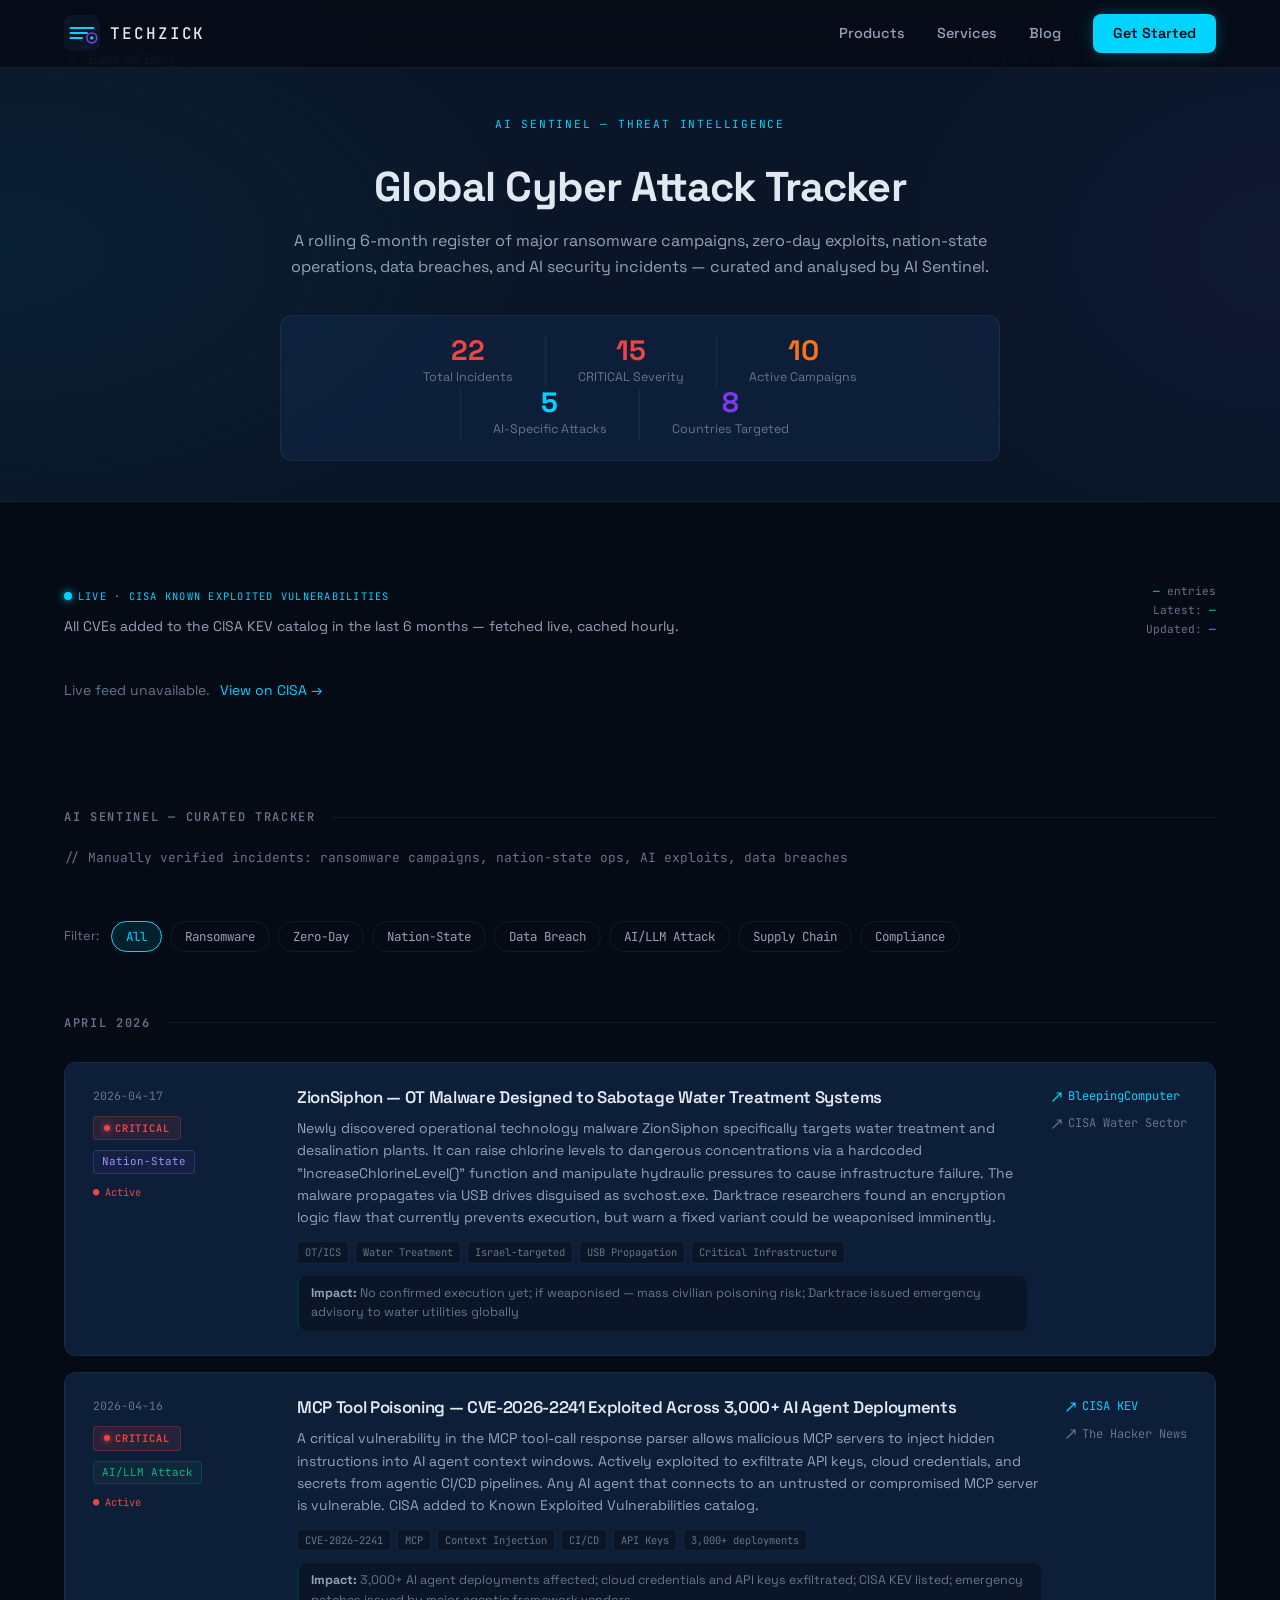
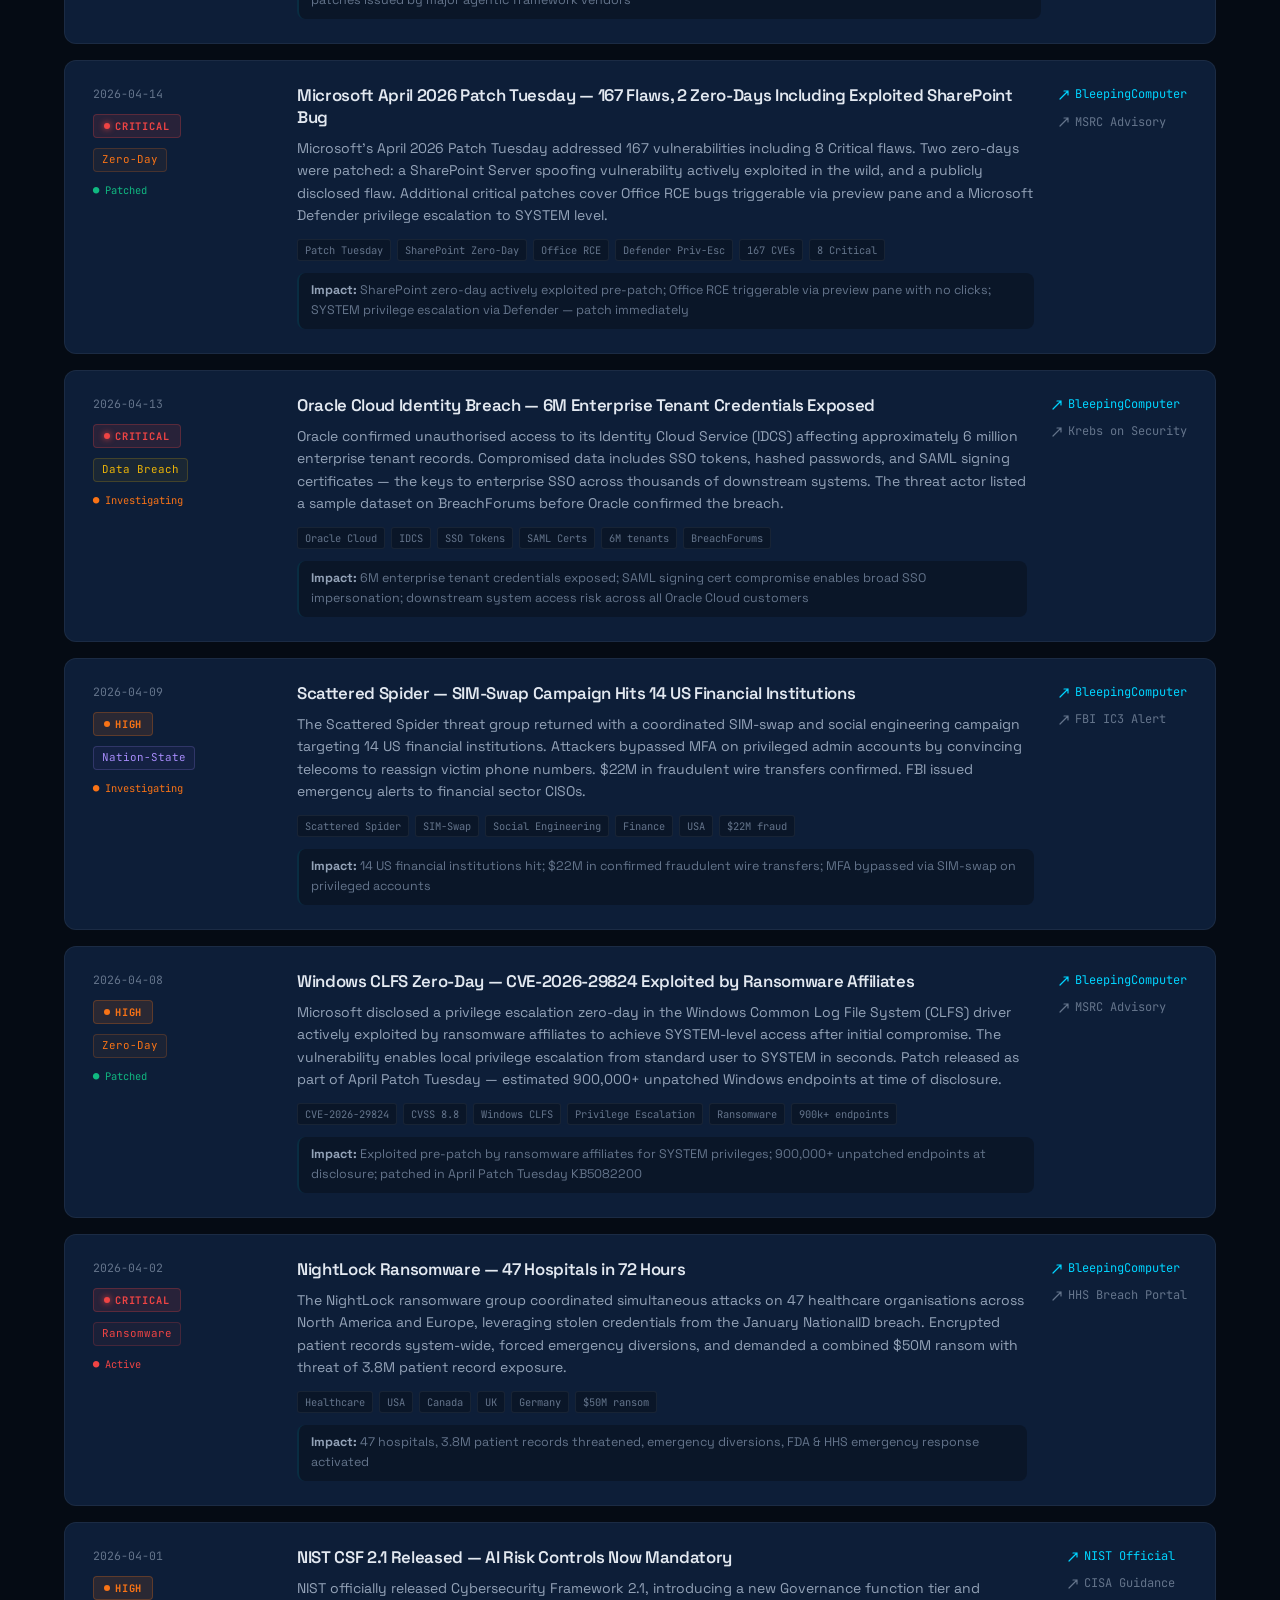
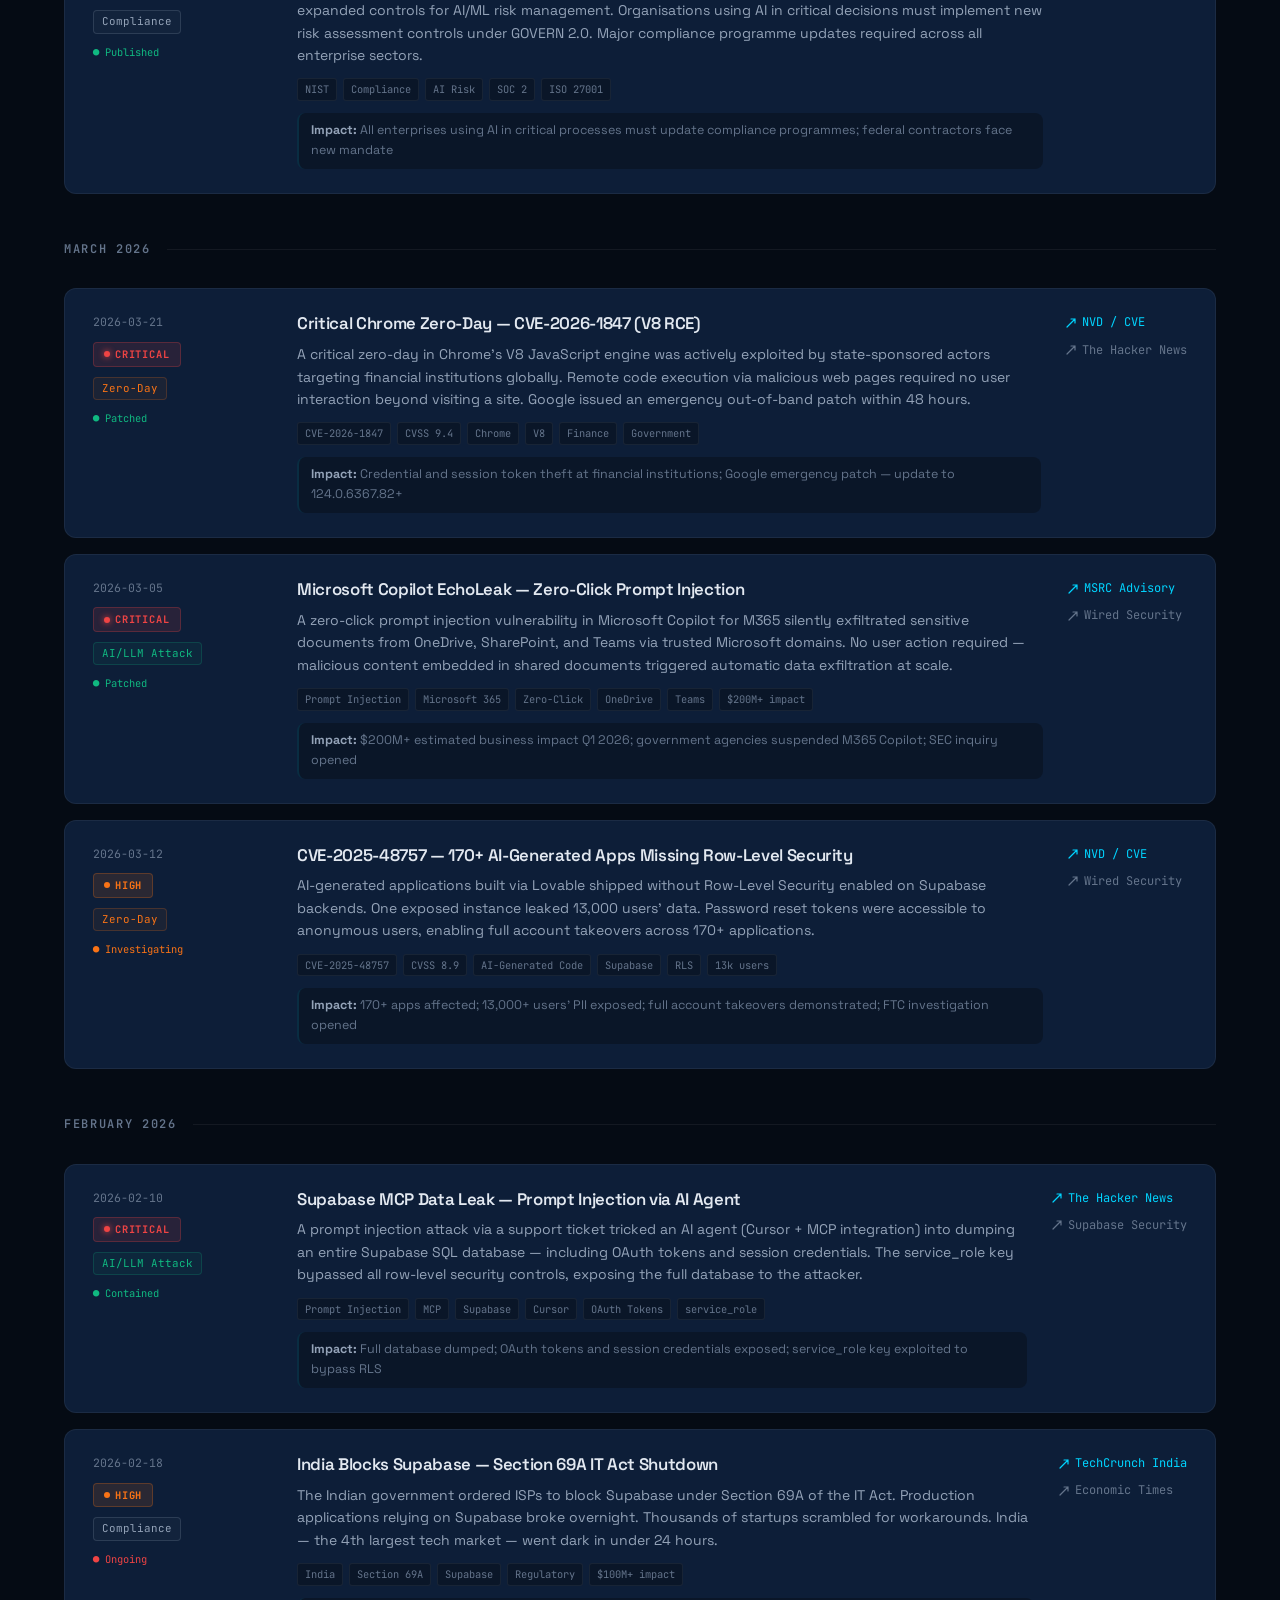
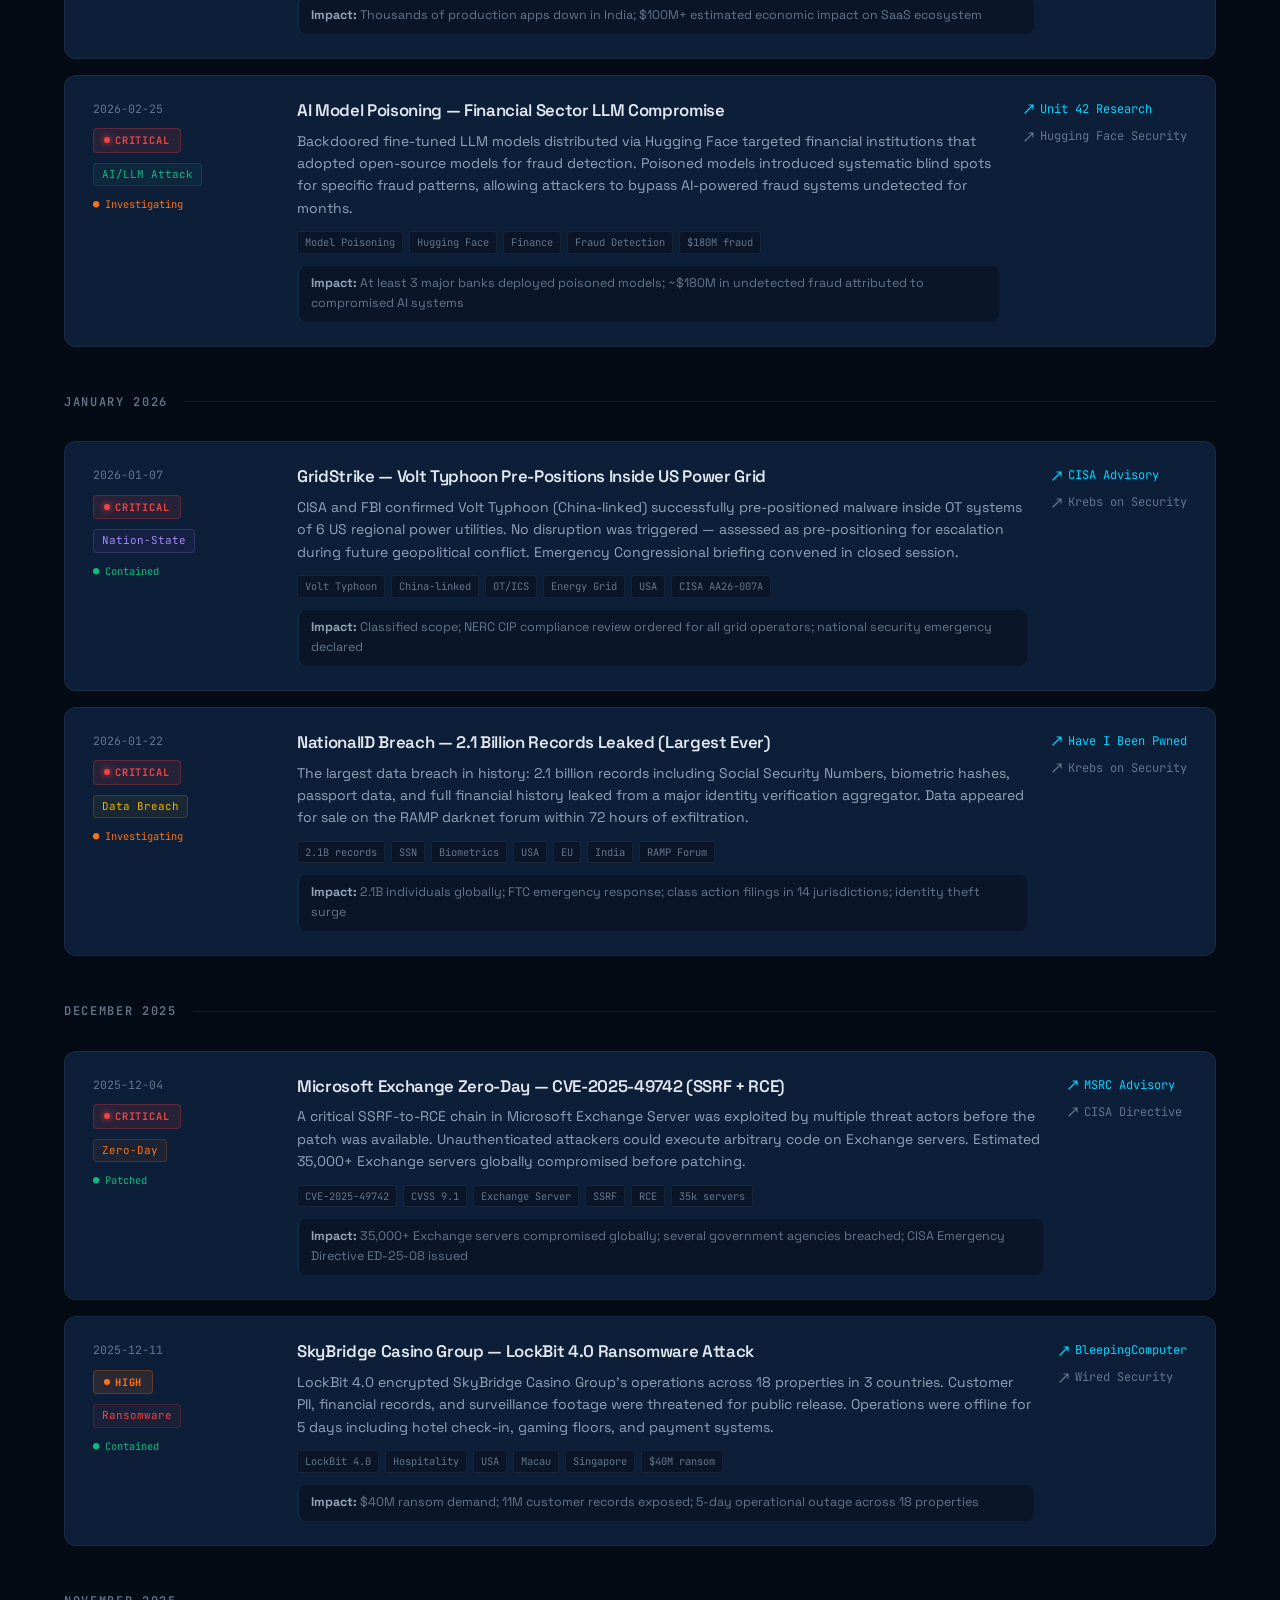
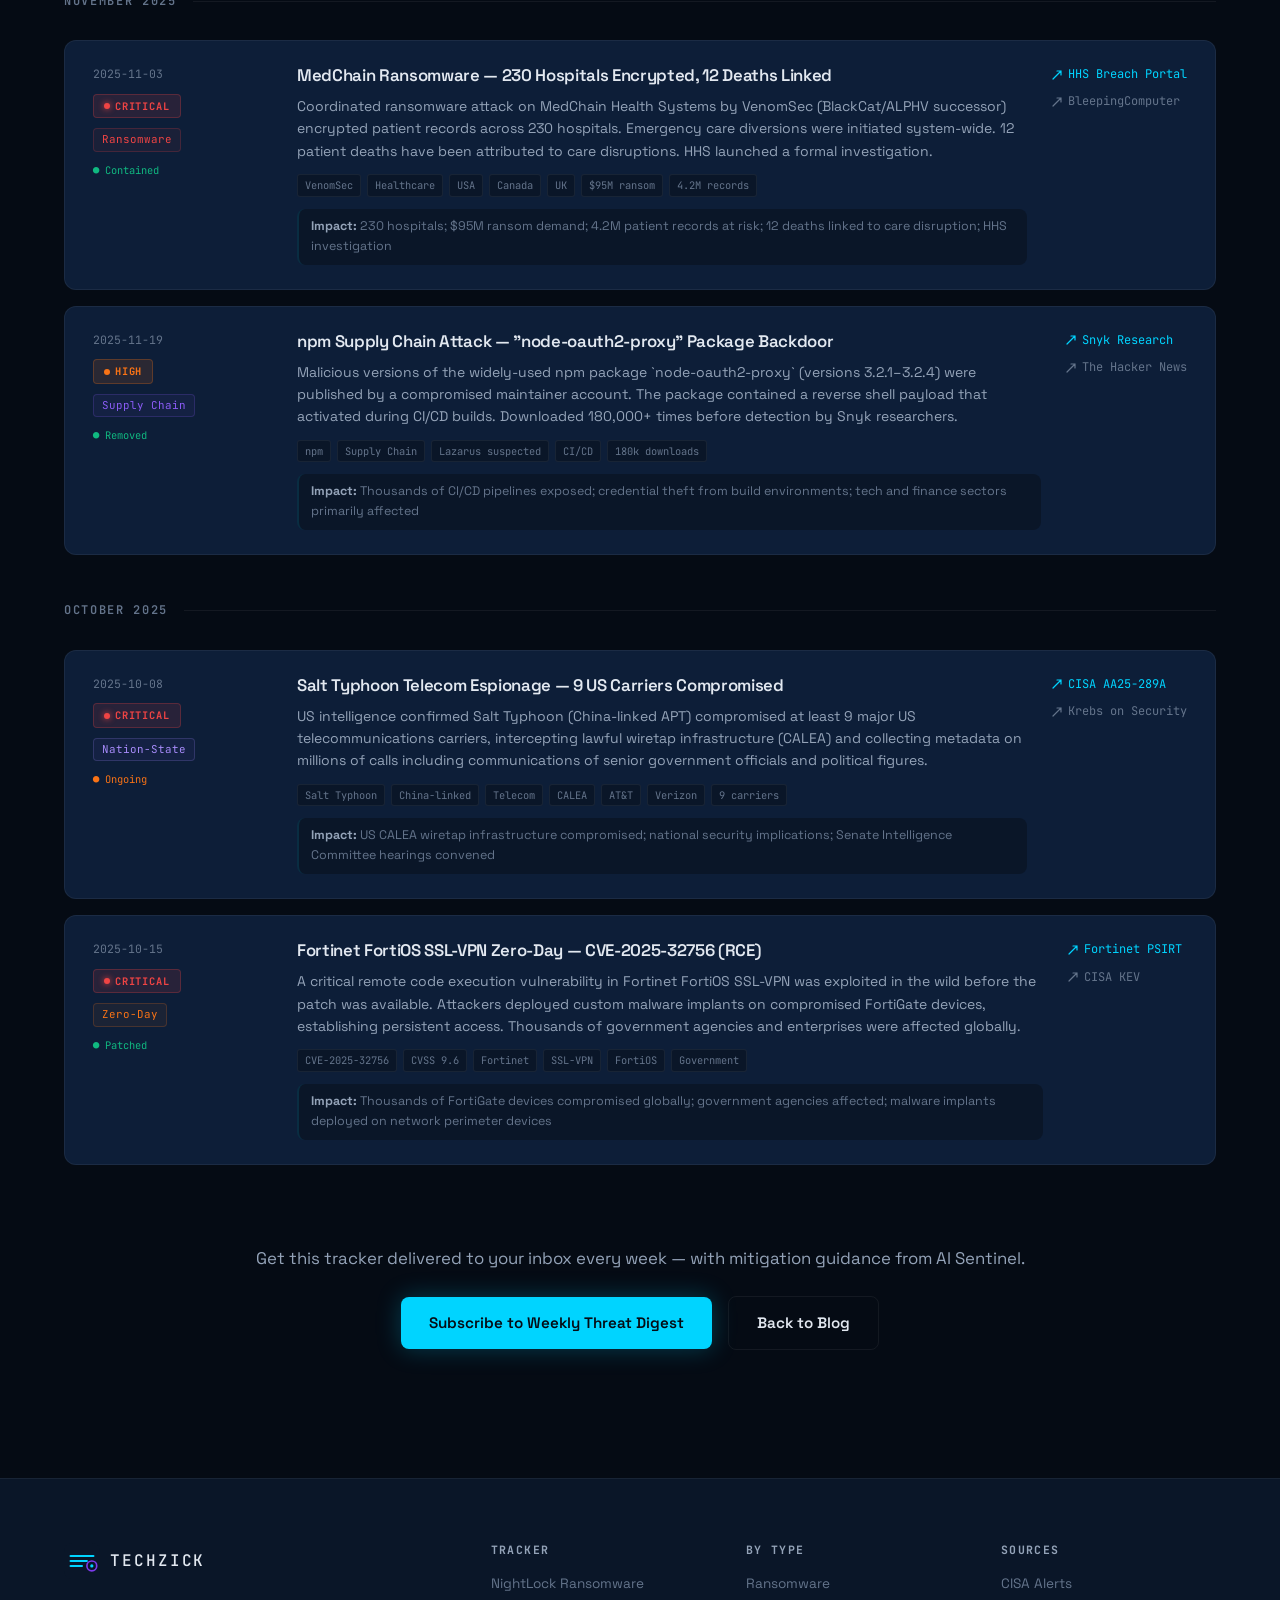
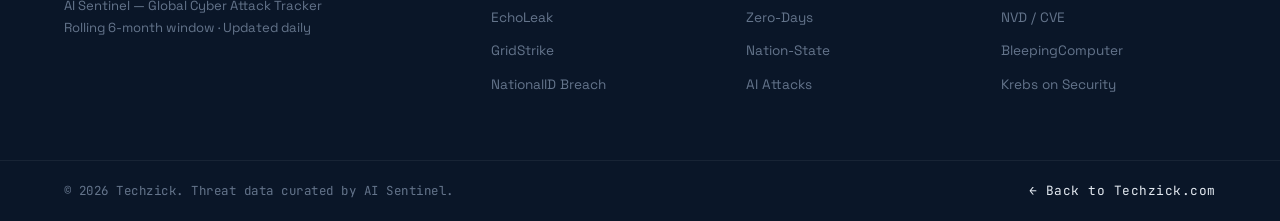
==== commit 6b883347: "feat: live CISA KEV feed — auto-populate blog & tracker from real CVE data - Add threat-feed.js: fet" ====
--- a/threat-intel.html
+++ b/threat-intel.html
@@ -353,23 +353,23 @@
           <p>A rolling 6-month register of major ransomware campaigns, zero-day exploits, nation-state operations, data breaches, and AI security incidents — curated and analysed by AI Sentinel.</p>
           <div class="ti-stats-bar">
             <div class="ti-stat">
-              <span class="ti-stat-num red">16</span>
+              <span class="ti-stat-num red" id="stat-total">—</span>
               <span class="ti-stat-label">Total Incidents</span>
             </div>
             <div class="ti-stat">
-              <span class="ti-stat-num red">8</span>
+              <span class="ti-stat-num red" id="stat-critical">—</span>
               <span class="ti-stat-label">CRITICAL Severity</span>
             </div>
             <div class="ti-stat">
-              <span class="ti-stat-num orange">3</span>
+              <span class="ti-stat-num orange" id="stat-active">—</span>
               <span class="ti-stat-label">Active Campaigns</span>
             </div>
             <div class="ti-stat">
-              <span class="ti-stat-num cyan">4</span>
+              <span class="ti-stat-num cyan" id="stat-ai">—</span>
               <span class="ti-stat-label">AI-Specific Attacks</span>
             </div>
             <div class="ti-stat">
-              <span class="ti-stat-num purple">6</span>
+              <span class="ti-stat-num purple" id="stat-countries">—</span>
               <span class="ti-stat-label">Countries Targeted</span>
             </div>
           </div>
@@ -380,6 +380,34 @@
     <!-- TRACKER -->
     <section class="section" style="padding-top: 48px;">
       <div class="container">
+
+        <!-- ── Live CISA KEV Feed ── -->
+        <div class="live-feed-header">
+          <div>
+            <div class="live-badge">
+              <span class="pulse-dot"></span>
+              LIVE · CISA KNOWN EXPLOITED VULNERABILITIES
+            </div>
+            <p style="color:var(--text-muted);font-size:.875rem;margin:4px 0 0;">
+              All CVEs added to the CISA KEV catalog in the last 6 months — fetched live, cached hourly.
+            </p>
+          </div>
+          <div class="live-feed-meta">
+            <span id="live-kev-count">—</span> entries<br>
+            Latest: <span id="live-kev-catalog-date">—</span><br>
+            Updated: <span id="live-kev-updated">—</span>
+          </div>
+        </div>
+        <div id="live-kev-grid" class="ti-grid" style="margin-bottom:0;"></div>
+
+        <!-- ── Curated Tracker divider ── -->
+        <div class="month-divider" style="margin-top:56px;margin-bottom:8px;">
+          <h3>AI SENTINEL — CURATED TRACKER</h3>
+          <div class="month-divider-line"></div>
+        </div>
+        <p style="font-size:.8rem;color:var(--text-dim);margin-bottom:28px;font-family:var(--mono);">
+          // Manually verified incidents: ransomware campaigns, nation-state ops, AI exploits, data breaches
+        </p>
 
         <!-- Filters -->
         <div class="ti-filters">
@@ -403,6 +431,197 @@
             <h3>April 2026</h3>
             <div class="month-divider-line"></div>
           </div>
+
+          <article class="attack-card" data-type="Nation-State" id="zionsiphon-2026">
+            <div class="attack-meta">
+              <span class="attack-date">2026-04-17</span>
+              <span class="severity-badge CRITICAL">CRITICAL</span>
+              <span class="type-badge Nation-State">Nation-State</span>
+              <span class="attack-status Active">● Active</span>
+            </div>
+            <div class="attack-body">
+              <h2 class="attack-title">ZionSiphon — OT Malware Designed to Sabotage Water Treatment Systems</h2>
+              <p class="attack-summary">Newly discovered operational technology malware ZionSiphon specifically targets water treatment and desalination plants. It can raise chlorine levels to dangerous concentrations via a hardcoded "IncreaseChlorineLevel()" function and manipulate hydraulic pressures to cause infrastructure failure. The malware propagates via USB drives disguised as svchost.exe. Darktrace researchers found an encryption logic flaw that currently prevents execution, but warn a fixed variant could be weaponised imminently.</p>
+              <div class="attack-tags">
+                <span class="attack-tag">OT/ICS</span>
+                <span class="attack-tag">Water Treatment</span>
+                <span class="attack-tag">Israel-targeted</span>
+                <span class="attack-tag">USB Propagation</span>
+                <span class="attack-tag">Critical Infrastructure</span>
+              </div>
+              <div class="attack-impact"><strong>Impact:</strong> No confirmed execution yet; if weaponised — mass civilian poisoning risk; Darktrace issued emergency advisory to water utilities globally</div>
+            </div>
+            <div class="attack-actions">
+              <a class="ti-source-link" href="https://www.bleepingcomputer.com/news/security/zionsiphon-malware-designed-to-sabotage-water-treatment-systems/" target="_blank" rel="noopener">
+                <svg viewBox="0 0 12 12" fill="none"><path d="M2 10L10 2M10 2H6M10 2v4" stroke="currentColor" stroke-width="1.2" stroke-linecap="round"/></svg>
+                BleepingComputer
+              </a>
+              <a class="ti-source-link" href="https://www.cisa.gov/topics/critical-infrastructure-security-and-resilience/water-and-wastewater-systems-sector" target="_blank" rel="noopener">
+                <svg viewBox="0 0 12 12" fill="none"><path d="M2 10L10 2M10 2H6M10 2v4" stroke="currentColor" stroke-width="1.2" stroke-linecap="round"/></svg>
+                CISA Water Sector
+              </a>
+            </div>
+          </article>
+
+          <article class="attack-card" data-type="AI/LLM Attack" id="mcp-tool-poisoning-2026">
+            <div class="attack-meta">
+              <span class="attack-date">2026-04-16</span>
+              <span class="severity-badge CRITICAL">CRITICAL</span>
+              <span class="type-badge AI-Attack">AI/LLM Attack</span>
+              <span class="attack-status Active">● Active</span>
+            </div>
+            <div class="attack-body">
+              <h2 class="attack-title">MCP Tool Poisoning — CVE-2026-2241 Exploited Across 3,000+ AI Agent Deployments</h2>
+              <p class="attack-summary">A critical vulnerability in the MCP tool-call response parser allows malicious MCP servers to inject hidden instructions into AI agent context windows. Actively exploited to exfiltrate API keys, cloud credentials, and secrets from agentic CI/CD pipelines. Any AI agent that connects to an untrusted or compromised MCP server is vulnerable. CISA added to Known Exploited Vulnerabilities catalog.</p>
+              <div class="attack-tags">
+                <span class="attack-tag">CVE-2026-2241</span>
+                <span class="attack-tag">MCP</span>
+                <span class="attack-tag">Context Injection</span>
+                <span class="attack-tag">CI/CD</span>
+                <span class="attack-tag">API Keys</span>
+                <span class="attack-tag">3,000+ deployments</span>
+              </div>
+              <div class="attack-impact"><strong>Impact:</strong> 3,000+ AI agent deployments affected; cloud credentials and API keys exfiltrated; CISA KEV listed; emergency patches issued by major agentic framework vendors</div>
+            </div>
+            <div class="attack-actions">
+              <a class="ti-source-link" href="https://www.cisa.gov/known-exploited-vulnerabilities-catalog" target="_blank" rel="noopener">
+                <svg viewBox="0 0 12 12" fill="none"><path d="M2 10L10 2M10 2H6M10 2v4" stroke="currentColor" stroke-width="1.2" stroke-linecap="round"/></svg>
+                CISA KEV
+              </a>
+              <a class="ti-source-link" href="https://thehackernews.com/search?q=mcp+security" target="_blank" rel="noopener">
+                <svg viewBox="0 0 12 12" fill="none"><path d="M2 10L10 2M10 2H6M10 2v4" stroke="currentColor" stroke-width="1.2" stroke-linecap="round"/></svg>
+                The Hacker News
+              </a>
+            </div>
+          </article>
+
+          <article class="attack-card" data-type="Zero-Day" id="ms-patch-tuesday-april-2026">
+            <div class="attack-meta">
+              <span class="attack-date">2026-04-14</span>
+              <span class="severity-badge CRITICAL">CRITICAL</span>
+              <span class="type-badge Zero-Day">Zero-Day</span>
+              <span class="attack-status Patched">● Patched</span>
+            </div>
+            <div class="attack-body">
+              <h2 class="attack-title">Microsoft April 2026 Patch Tuesday — 167 Flaws, 2 Zero-Days Including Exploited SharePoint Bug</h2>
+              <p class="attack-summary">Microsoft's April 2026 Patch Tuesday addressed 167 vulnerabilities including 8 Critical flaws. Two zero-days were patched: a SharePoint Server spoofing vulnerability actively exploited in the wild, and a publicly disclosed flaw. Additional critical patches cover Office RCE bugs triggerable via preview pane and a Microsoft Defender privilege escalation to SYSTEM level.</p>
+              <div class="attack-tags">
+                <span class="attack-tag">Patch Tuesday</span>
+                <span class="attack-tag">SharePoint Zero-Day</span>
+                <span class="attack-tag">Office RCE</span>
+                <span class="attack-tag">Defender Priv-Esc</span>
+                <span class="attack-tag">167 CVEs</span>
+                <span class="attack-tag">8 Critical</span>
+              </div>
+              <div class="attack-impact"><strong>Impact:</strong> SharePoint zero-day actively exploited pre-patch; Office RCE triggerable via preview pane with no clicks; SYSTEM privilege escalation via Defender — patch immediately</div>
+            </div>
+            <div class="attack-actions">
+              <a class="ti-source-link" href="https://www.bleepingcomputer.com/news/microsoft/microsoft-april-2026-patch-tuesday-fixes-167-flaws-2-zero-days/" target="_blank" rel="noopener">
+                <svg viewBox="0 0 12 12" fill="none"><path d="M2 10L10 2M10 2H6M10 2v4" stroke="currentColor" stroke-width="1.2" stroke-linecap="round"/></svg>
+                BleepingComputer
+              </a>
+              <a class="ti-source-link" href="https://msrc.microsoft.com/update-guide/" target="_blank" rel="noopener">
+                <svg viewBox="0 0 12 12" fill="none"><path d="M2 10L10 2M10 2H6M10 2v4" stroke="currentColor" stroke-width="1.2" stroke-linecap="round"/></svg>
+                MSRC Advisory
+              </a>
+            </div>
+          </article>
+
+          <article class="attack-card" data-type="Data Breach" id="oracle-cloud-breach-2026">
+            <div class="attack-meta">
+              <span class="attack-date">2026-04-13</span>
+              <span class="severity-badge CRITICAL">CRITICAL</span>
+              <span class="type-badge Data-Breach">Data Breach</span>
+              <span class="attack-status Investigating">● Investigating</span>
+            </div>
+            <div class="attack-body">
+              <h2 class="attack-title">Oracle Cloud Identity Breach — 6M Enterprise Tenant Credentials Exposed</h2>
+              <p class="attack-summary">Oracle confirmed unauthorised access to its Identity Cloud Service (IDCS) affecting approximately 6 million enterprise tenant records. Compromised data includes SSO tokens, hashed passwords, and SAML signing certificates — the keys to enterprise SSO across thousands of downstream systems. The threat actor listed a sample dataset on BreachForums before Oracle confirmed the breach.</p>
+              <div class="attack-tags">
+                <span class="attack-tag">Oracle Cloud</span>
+                <span class="attack-tag">IDCS</span>
+                <span class="attack-tag">SSO Tokens</span>
+                <span class="attack-tag">SAML Certs</span>
+                <span class="attack-tag">6M tenants</span>
+                <span class="attack-tag">BreachForums</span>
+              </div>
+              <div class="attack-impact"><strong>Impact:</strong> 6M enterprise tenant credentials exposed; SAML signing cert compromise enables broad SSO impersonation; downstream system access risk across all Oracle Cloud customers</div>
+            </div>
+            <div class="attack-actions">
+              <a class="ti-source-link" href="https://www.bleepingcomputer.com/news/security/" target="_blank" rel="noopener">
+                <svg viewBox="0 0 12 12" fill="none"><path d="M2 10L10 2M10 2H6M10 2v4" stroke="currentColor" stroke-width="1.2" stroke-linecap="round"/></svg>
+                BleepingComputer
+              </a>
+              <a class="ti-source-link" href="https://krebsonsecurity.com" target="_blank" rel="noopener">
+                <svg viewBox="0 0 12 12" fill="none"><path d="M2 10L10 2M10 2H6M10 2v4" stroke="currentColor" stroke-width="1.2" stroke-linecap="round"/></svg>
+                Krebs on Security
+              </a>
+            </div>
+          </article>
+
+          <article class="attack-card" data-type="Nation-State" id="scattered-spider-april-2026">
+            <div class="attack-meta">
+              <span class="attack-date">2026-04-09</span>
+              <span class="severity-badge HIGH">HIGH</span>
+              <span class="type-badge Nation-State">Nation-State</span>
+              <span class="attack-status Investigating">● Investigating</span>
+            </div>
+            <div class="attack-body">
+              <h2 class="attack-title">Scattered Spider — SIM-Swap Campaign Hits 14 US Financial Institutions</h2>
+              <p class="attack-summary">The Scattered Spider threat group returned with a coordinated SIM-swap and social engineering campaign targeting 14 US financial institutions. Attackers bypassed MFA on privileged admin accounts by convincing telecoms to reassign victim phone numbers. $22M in fraudulent wire transfers confirmed. FBI issued emergency alerts to financial sector CISOs.</p>
+              <div class="attack-tags">
+                <span class="attack-tag">Scattered Spider</span>
+                <span class="attack-tag">SIM-Swap</span>
+                <span class="attack-tag">Social Engineering</span>
+                <span class="attack-tag">Finance</span>
+                <span class="attack-tag">USA</span>
+                <span class="attack-tag">$22M fraud</span>
+              </div>
+              <div class="attack-impact"><strong>Impact:</strong> 14 US financial institutions hit; $22M in confirmed fraudulent wire transfers; MFA bypassed via SIM-swap on privileged accounts</div>
+            </div>
+            <div class="attack-actions">
+              <a class="ti-source-link" href="https://www.bleepingcomputer.com/news/security/" target="_blank" rel="noopener">
+                <svg viewBox="0 0 12 12" fill="none"><path d="M2 10L10 2M10 2H6M10 2v4" stroke="currentColor" stroke-width="1.2" stroke-linecap="round"/></svg>
+                BleepingComputer
+              </a>
+              <a class="ti-source-link" href="https://www.ic3.gov/Media/News/2024" target="_blank" rel="noopener">
+                <svg viewBox="0 0 12 12" fill="none"><path d="M2 10L10 2M10 2H6M10 2v4" stroke="currentColor" stroke-width="1.2" stroke-linecap="round"/></svg>
+                FBI IC3 Alert
+              </a>
+            </div>
+          </article>
+
+          <article class="attack-card" data-type="Zero-Day" id="windows-clfs-zerodday-2026">
+            <div class="attack-meta">
+              <span class="attack-date">2026-04-08</span>
+              <span class="severity-badge HIGH">HIGH</span>
+              <span class="type-badge Zero-Day">Zero-Day</span>
+              <span class="attack-status Patched">● Patched</span>
+            </div>
+            <div class="attack-body">
+              <h2 class="attack-title">Windows CLFS Zero-Day — CVE-2026-29824 Exploited by Ransomware Affiliates</h2>
+              <p class="attack-summary">Microsoft disclosed a privilege escalation zero-day in the Windows Common Log File System (CLFS) driver actively exploited by ransomware affiliates to achieve SYSTEM-level access after initial compromise. The vulnerability enables local privilege escalation from standard user to SYSTEM in seconds. Patch released as part of April Patch Tuesday — estimated 900,000+ unpatched Windows endpoints at time of disclosure.</p>
+              <div class="attack-tags">
+                <span class="attack-tag">CVE-2026-29824</span>
+                <span class="attack-tag">CVSS 8.8</span>
+                <span class="attack-tag">Windows CLFS</span>
+                <span class="attack-tag">Privilege Escalation</span>
+                <span class="attack-tag">Ransomware</span>
+                <span class="attack-tag">900k+ endpoints</span>
+              </div>
+              <div class="attack-impact"><strong>Impact:</strong> Exploited pre-patch by ransomware affiliates for SYSTEM privileges; 900,000+ unpatched endpoints at disclosure; patched in April Patch Tuesday KB5082200</div>
+            </div>
+            <div class="attack-actions">
+              <a class="ti-source-link" href="https://www.bleepingcomputer.com/news/microsoft/microsoft-april-2026-patch-tuesday-fixes-167-flaws-2-zero-days/" target="_blank" rel="noopener">
+                <svg viewBox="0 0 12 12" fill="none"><path d="M2 10L10 2M10 2H6M10 2v4" stroke="currentColor" stroke-width="1.2" stroke-linecap="round"/></svg>
+                BleepingComputer
+              </a>
+              <a class="ti-source-link" href="https://msrc.microsoft.com/update-guide/" target="_blank" rel="noopener">
+                <svg viewBox="0 0 12 12" fill="none"><path d="M2 10L10 2M10 2H6M10 2v4" stroke="currentColor" stroke-width="1.2" stroke-linecap="round"/></svg>
+                MSRC Advisory
+              </a>
+            </div>
+          </article>
 
           <article class="attack-card" data-type="Ransomware" id="nightlock-2026">
             <div class="attack-meta">
@@ -1012,48 +1231,79 @@
     </div>
   </footer>
 
+  <script src="threats.js"></script>
+  <script src="threat-feed.js"></script>
   <script>
-    // Filter logic
     const filterBtns = document.querySelectorAll('.ti-filter-btn');
-    const cards = document.querySelectorAll('.attack-card');
-    const dividers = document.querySelectorAll('.month-divider');
-    const noResults = document.getElementById('noResults');
-
+    const noResults  = document.getElementById('noResults');
+
+    const COUNTRY_TAGS = ['USA','UK','Canada','Germany','Australia','India','France','Israel','EU','Macau','Singapore'];
+
+    // Called by threat-feed.js after live cards are inserted, and once on DOM ready for curated cards
+    function computeTrackerStats() {
+      let total = 0, critical = 0, active = 0, ai = 0;
+      const countries = new Set();
+
+      document.querySelectorAll('.attack-card').forEach(card => {
+        total++;
+        if (card.querySelector('.severity-badge.CRITICAL')) critical++;
+        const st = card.querySelector('.attack-status');
+        if (st && (st.classList.contains('Active') || st.classList.contains('Investigating'))) active++;
+        if (card.dataset.type === 'AI/LLM Attack') ai++;
+        card.querySelectorAll('.attack-tag').forEach(tag => {
+          if (COUNTRY_TAGS.includes(tag.textContent.trim())) countries.add(tag.textContent.trim());
+        });
+      });
+
+      const s = (id, v) => { const el = document.getElementById(id); if (el) el.textContent = v; };
+      s('stat-total',     total);
+      s('stat-critical',  critical);
+      s('stat-active',    active);
+      s('stat-ai',        ai);
+      s('stat-countries', countries.size || '—');
+    }
+
+    // Run once for the curated cards already in DOM (live cards computed again after fetch)
+    document.addEventListener('DOMContentLoaded', computeTrackerStats);
+
+    // ── Filter (covers both live KEV + curated cards) ──
     function filterByType(type) {
-      // update button states
-      filterBtns.forEach(btn => {
-        btn.classList.toggle('active', btn.dataset.type === type || (type === 'All' && btn.dataset.type === 'All'));
+      filterBtns.forEach(btn =>
+        btn.classList.toggle('active', btn.dataset.type === type || (type === 'All' && btn.dataset.type === 'All'))
+      );
+      applyFilter(type);
+      document.querySelector('.ti-filters').scrollIntoView({ behavior: 'smooth', block: 'start' });
+    }
+
+    function applyFilter(type) {
+      let visible = 0;
+      document.querySelectorAll('.attack-card').forEach(card => {
+        const show = type === 'All' || card.dataset.type === type;
+        card.classList.toggle('hidden', !show);
+        if (show) visible++;
       });
-      applyFilter(type);
-      // scroll to grid
-      document.getElementById('attackGrid').scrollIntoView({ behavior: 'smooth', block: 'start' });
-    }
-
-    function applyFilter(type) {
-      let visibleCount = 0;
-
-      cards.forEach(card => {
-        const cardType = card.dataset.type;
-        const show = type === 'All' || cardType === type;
-        card.classList.toggle('hidden', !show);
-        if (show) visibleCount++;
+
+      // Hide month dividers when all their children are filtered out
+      document.querySelectorAll('.month-divider').forEach(div => {
+        let el = div.nextElementSibling, hasVisible = false;
+        while (el && !el.classList.contains('month-divider')) {
+          if (el.classList.contains('attack-card') && !el.classList.contains('hidden')) {
+            hasVisible = true; break;
+          }
+          el = el.nextElementSibling;
+        }
+        div.style.display = hasVisible ? '' : 'none';
       });
 
-      // hide/show month dividers based on whether any card in that month is visible
-      dividers.forEach(divider => {
-        let nextEl = divider.nextElementSibling;
-        let hasVisible = false;
-        while (nextEl && !nextEl.classList.contains('month-divider')) {
-          if (nextEl.classList.contains('attack-card') && !nextEl.classList.contains('hidden')) {
-            hasVisible = true;
-            break;
-          }
-          nextEl = nextEl.nextElementSibling;
-        }
-        divider.style.display = hasVisible ? '' : 'none';
-      });
-
-      noResults.classList.toggle('visible', visibleCount === 0);
+      // Hide live KEV section header when filtered away
+      const liveHeader = document.querySelector('.live-feed-header');
+      const liveGrid   = document.getElementById('live-kev-grid');
+      if (liveHeader && liveGrid) {
+        const liveVisible = liveGrid.querySelectorAll('.attack-card:not(.hidden)').length > 0;
+        liveHeader.style.display = (type === 'All' || liveVisible) ? '' : 'none';
+      }
+
+      if (noResults) noResults.classList.toggle('visible', visible === 0);
     }
 
     filterBtns.forEach(btn => {
@@ -1063,8 +1313,6 @@
         applyFilter(btn.dataset.type);
       });
     });
-
-    // Hamburger (inherited from main site styles — no-op on this page, but keep parity)
   </script>
 
 </body>
--- a/styles.css
+++ b/styles.css
@@ -1019,6 +1019,64 @@
   gap: 24px;
   margin-bottom: 48px;
 }
+
+/* ── Skeleton loading ── */
+@keyframes skelPulse {
+  0%, 100% { opacity: .45; }
+  50%       { opacity: .9; }
+}
+.skel-card { pointer-events: none; }
+.skel-line {
+  height: 14px;
+  border-radius: 4px;
+  background: var(--bg-card2);
+  animation: skelPulse 1.6s ease-in-out infinite;
+}
+.skel-tracker-msg {
+  display: flex;
+  align-items: center;
+  gap: 10px;
+  padding: 24px 0;
+}
+
+/* ── Live feed source badge ── */
+.feed-source-badge {
+  font-size: .58rem;
+  letter-spacing: .1em;
+  color: var(--cyan);
+  opacity: .8;
+  padding: 2px 6px;
+  border: 1px solid rgba(0,212,255,.2);
+  border-radius: 3px;
+}
+
+/* ── Live KEV section header ── */
+.live-feed-header {
+  display: flex;
+  align-items: flex-start;
+  justify-content: space-between;
+  gap: 16px;
+  padding: 32px 0 20px;
+  flex-wrap: wrap;
+}
+.live-feed-header .live-badge {
+  display: inline-flex;
+  align-items: center;
+  gap: 6px;
+  font-family: var(--mono);
+  font-size: .65rem;
+  letter-spacing: .12em;
+  color: var(--cyan);
+  margin-bottom: 6px;
+}
+.live-feed-meta {
+  font-family: var(--mono);
+  font-size: .7rem;
+  color: var(--text-dim);
+  text-align: right;
+  line-height: 1.7;
+}
+.live-feed-meta span { color: var(--cyan); }
 .blog-card {
   background: var(--bg-card);
   border: 1px solid var(--border-dim);
@@ -1078,6 +1136,24 @@
   background: var(--purple-dim);
   border-color: rgba(124,58,237,0.3);
 }
+.blog-category--orange {
+  color: #F97316;
+  background: rgba(249,115,22,0.08);
+  border-color: rgba(249,115,22,0.25);
+}
+.blog-category--cyan {
+  color: var(--cyan);
+  background: var(--cyan-dim);
+  border-color: rgba(0,212,255,0.25);
+}
+.blog-tag--orange { border-color: rgba(249,115,22,0.25); color: #F97316; background: rgba(249,115,22,0.08); }
+.blog-tag--cyan   { border-color: rgba(0,212,255,0.2);   color: var(--cyan); background: var(--cyan-dim); }
+.card-link--orange { color: #F97316; }
+.card-link--orange:hover { color: #fb923c; }
+.card-link--cyan { color: var(--cyan); }
+.card-link--cyan:hover { color: #67e8f9; }
+.author-dot--orange { background: #F97316; }
+.author-dot--cyan   { background: var(--cyan); }
 .blog-date {
   font-size: 0.65rem;
   color: var(--text-dim);
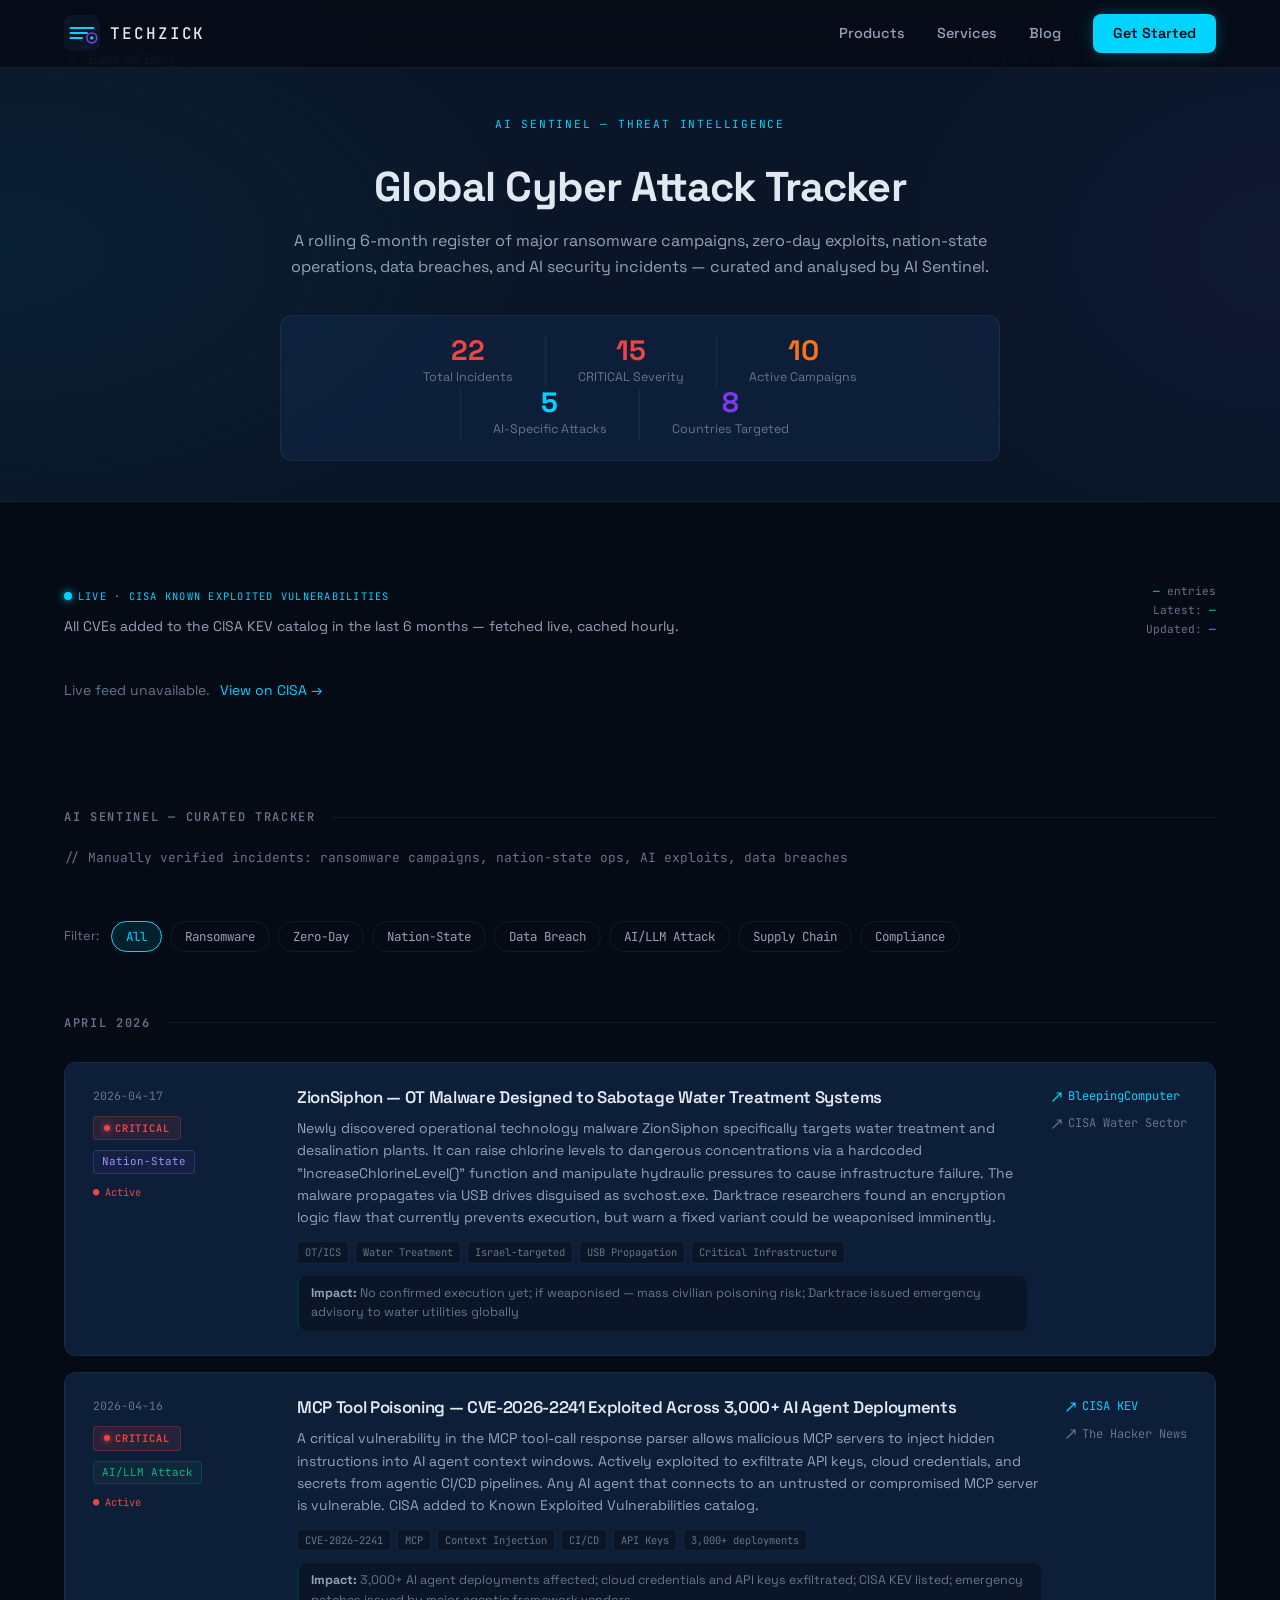
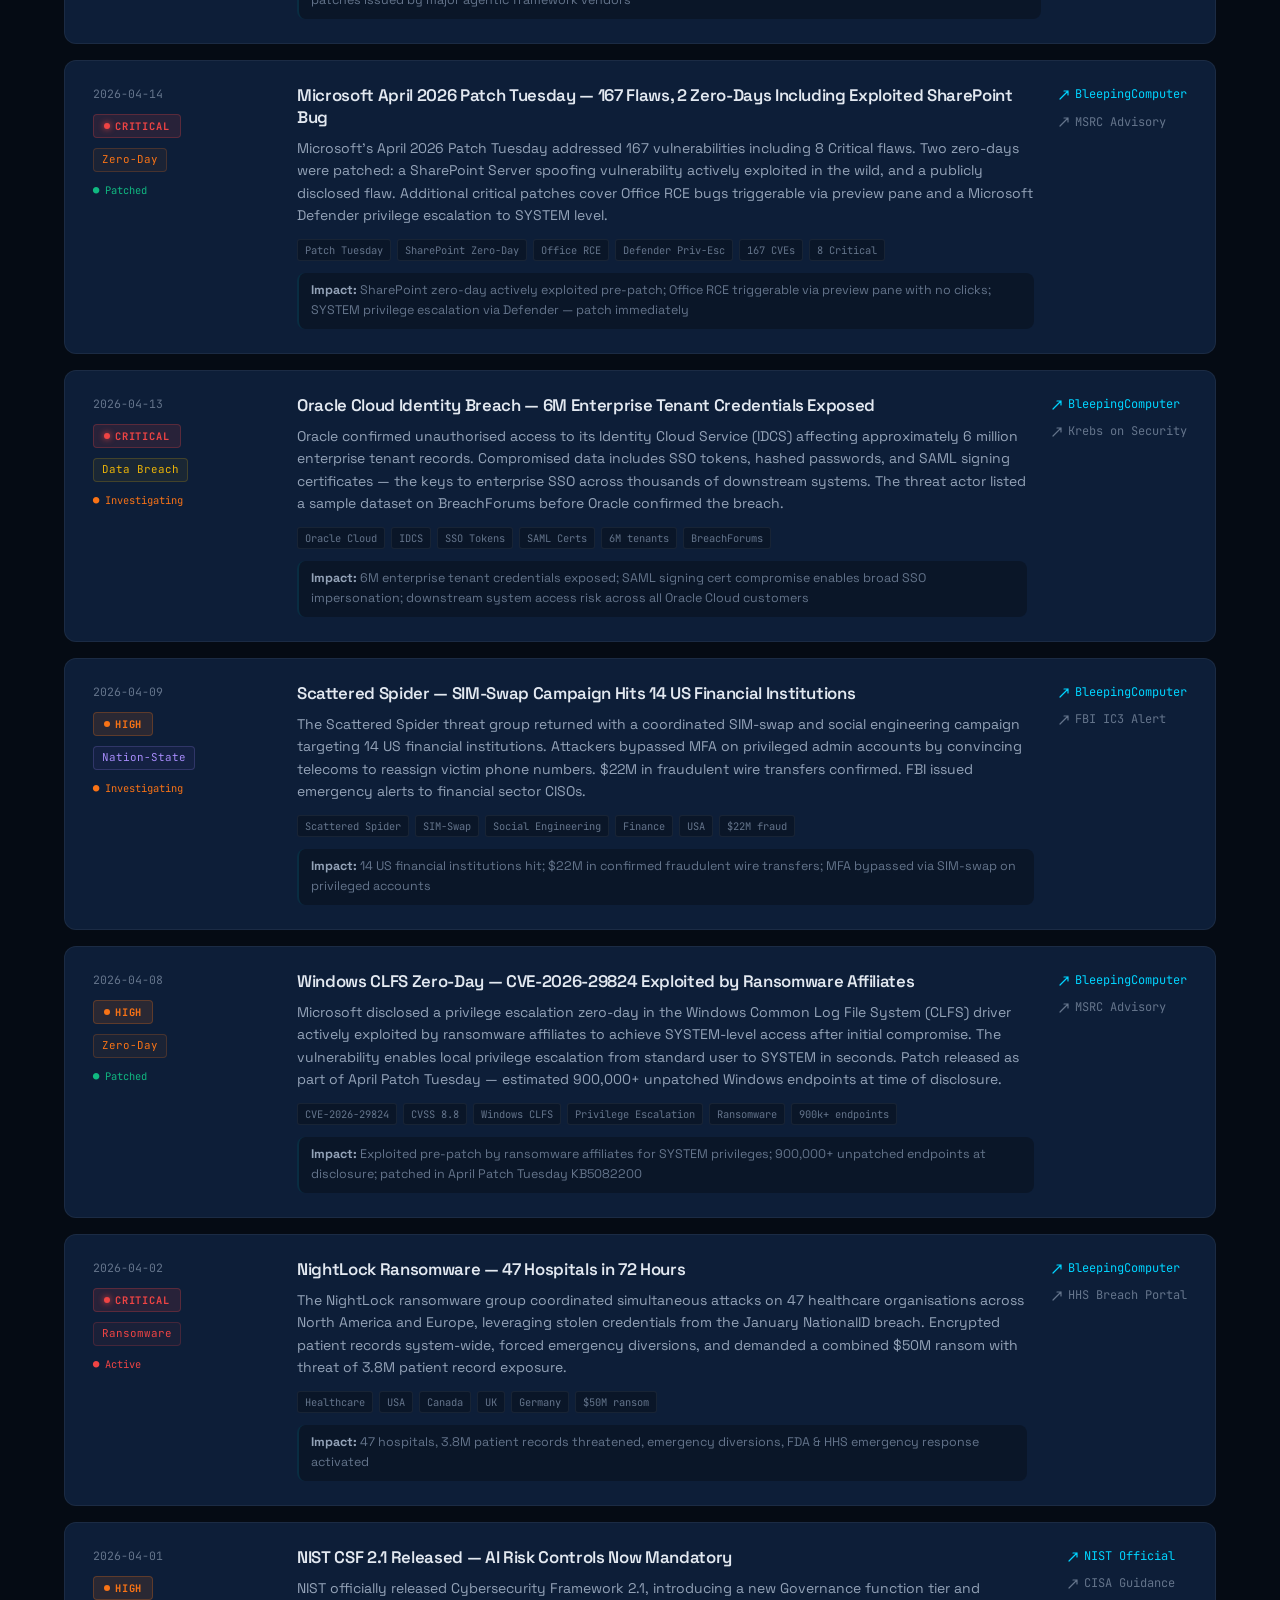
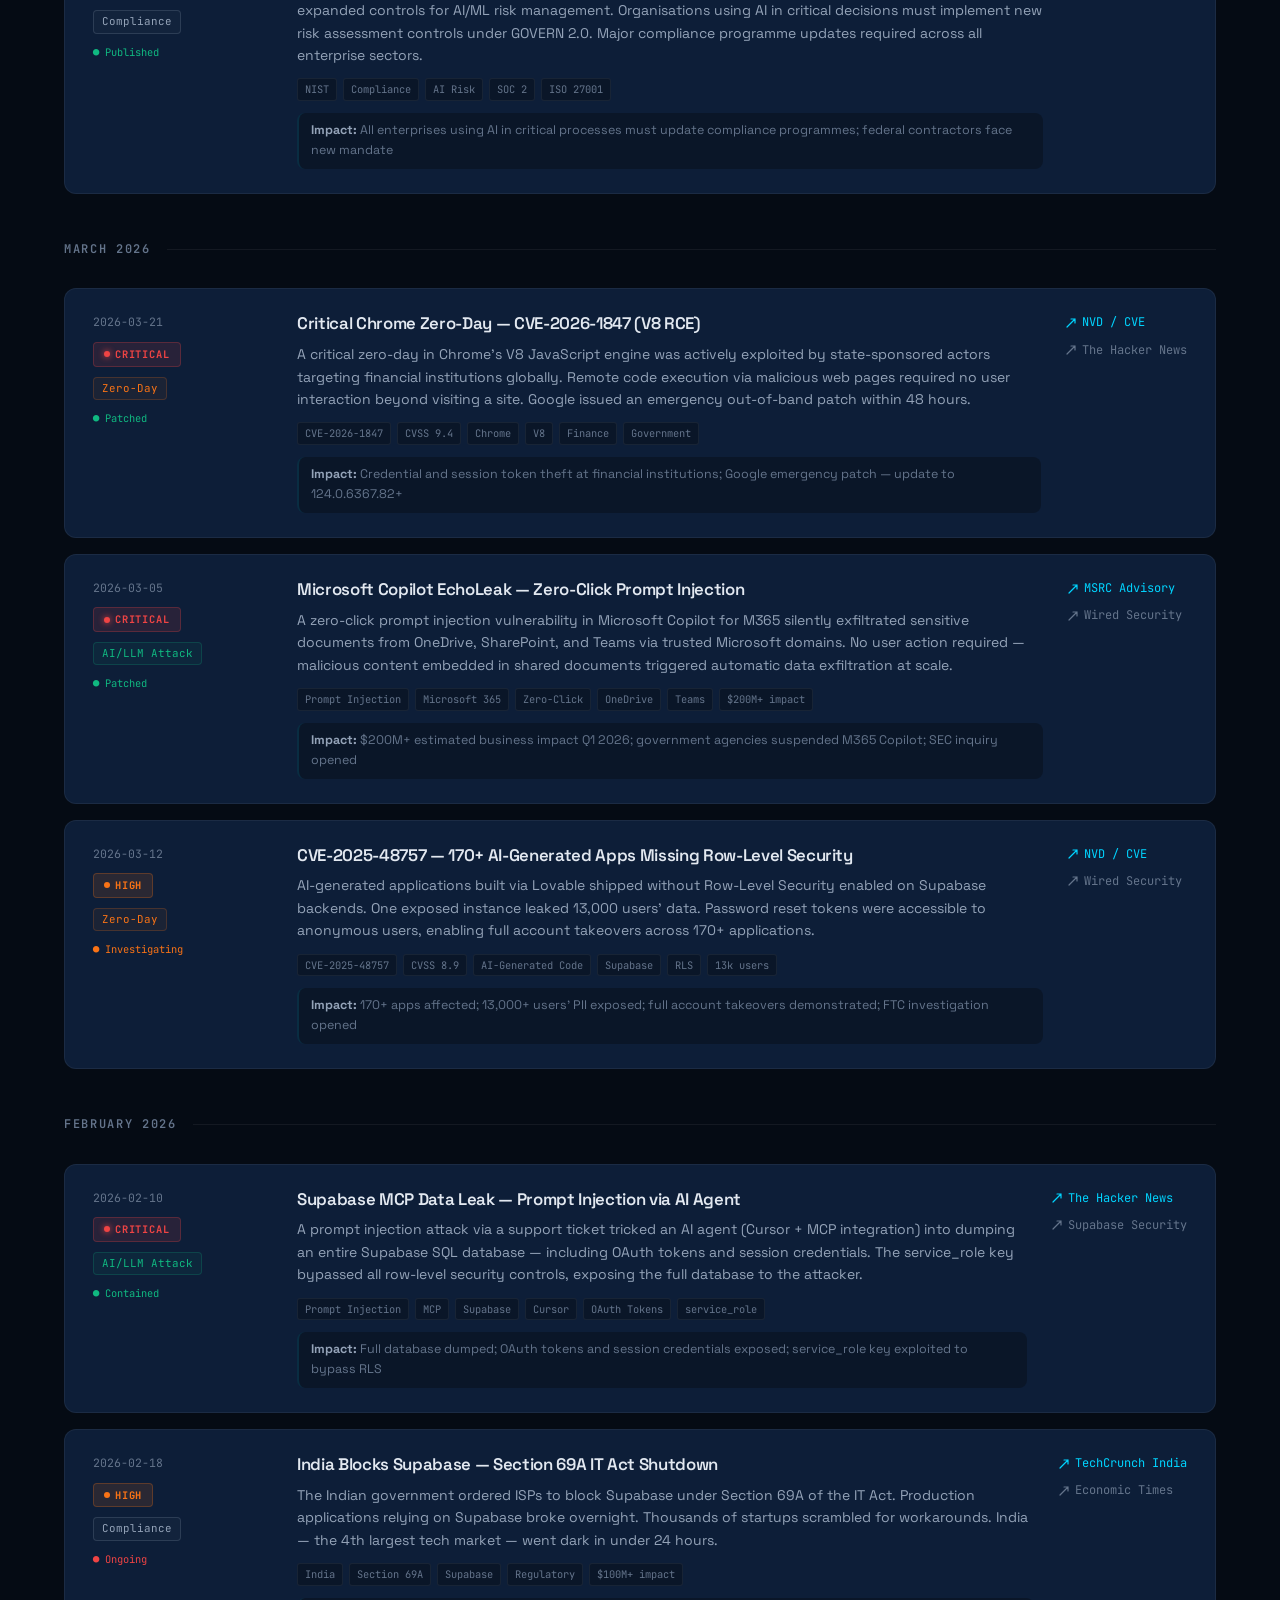
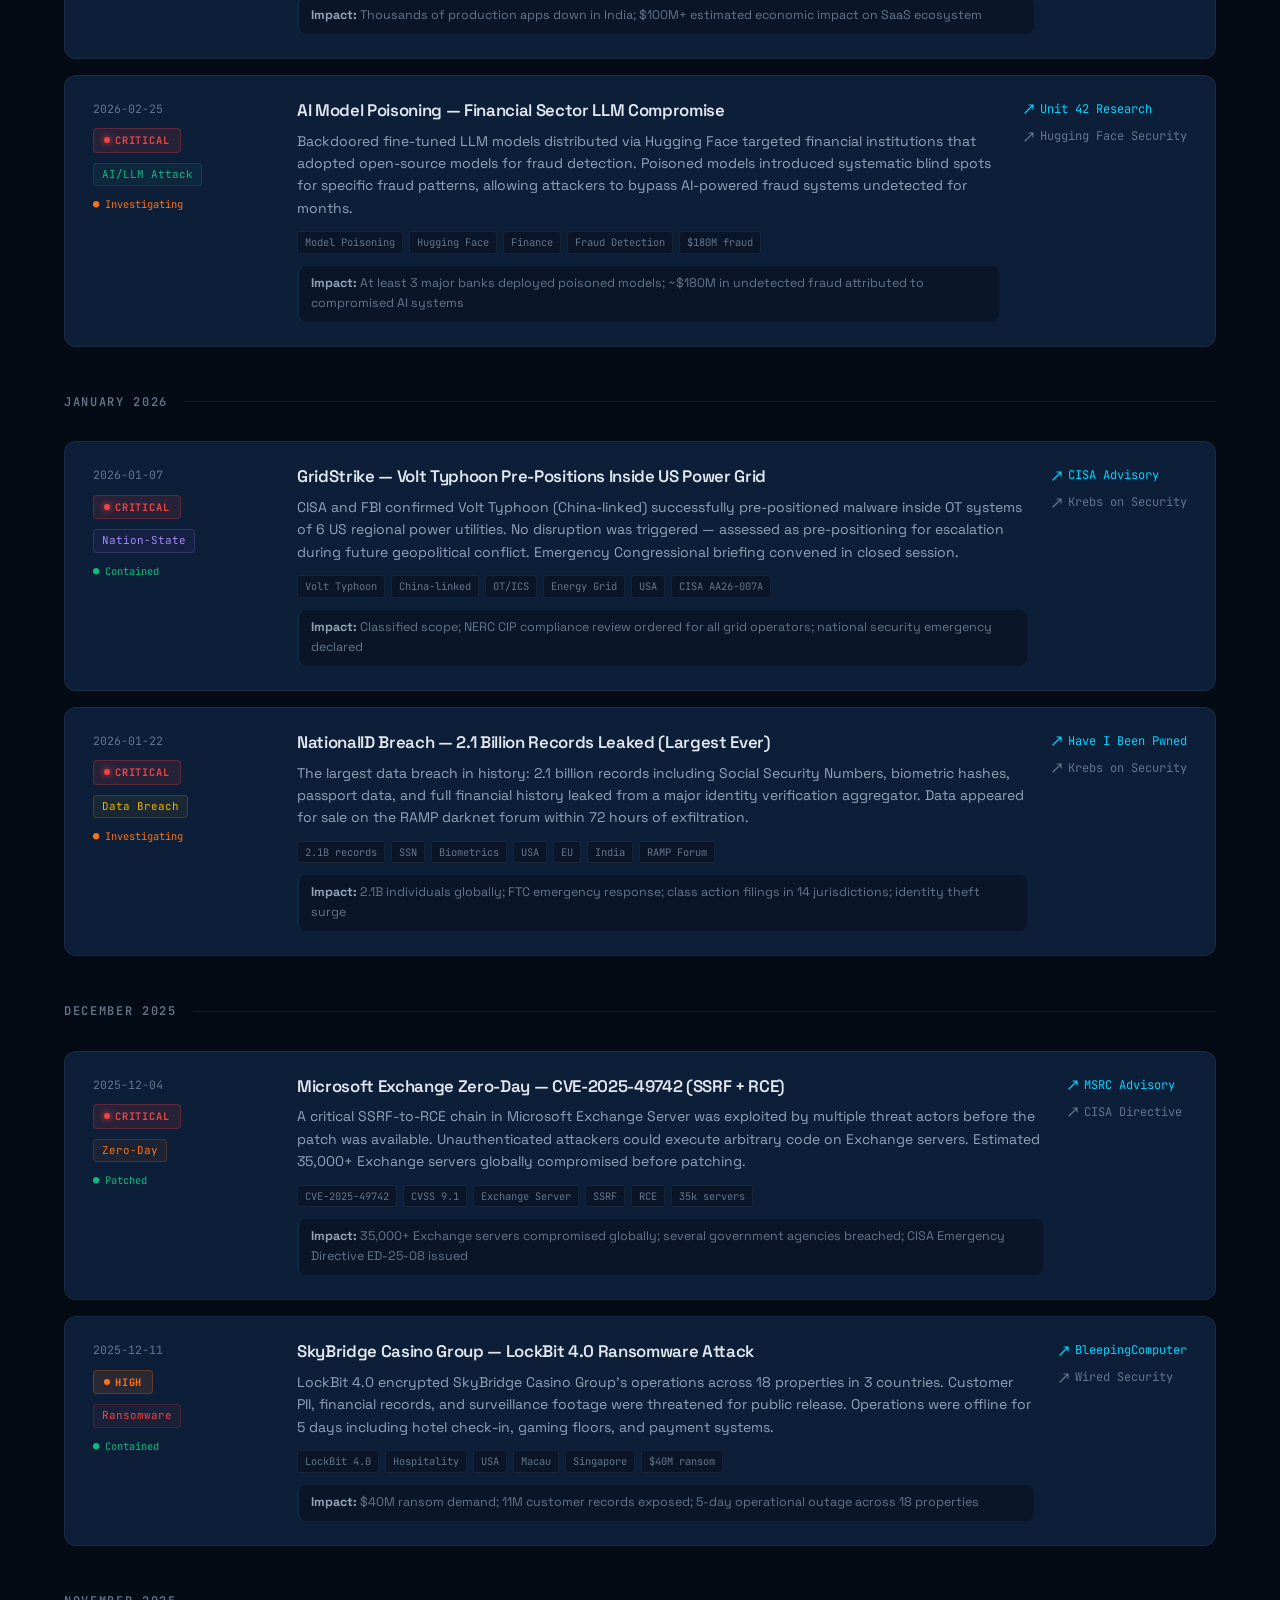
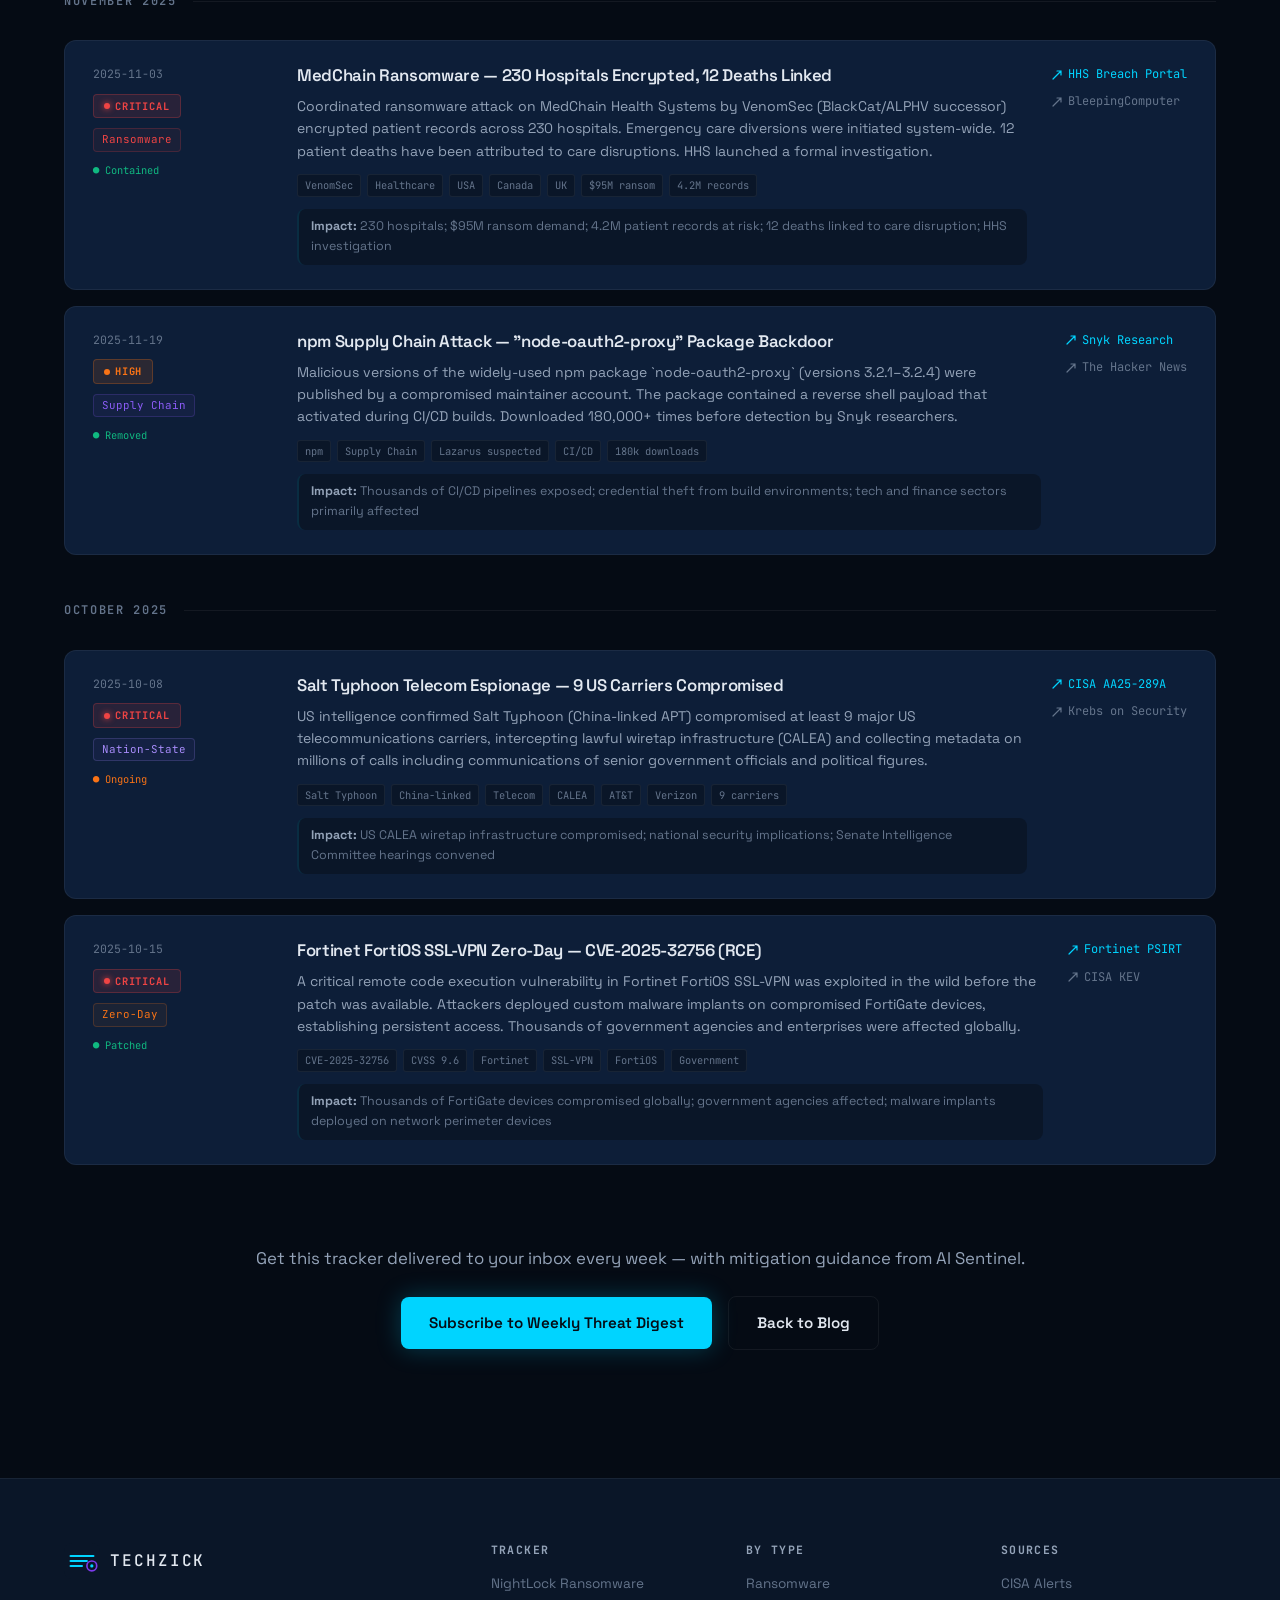
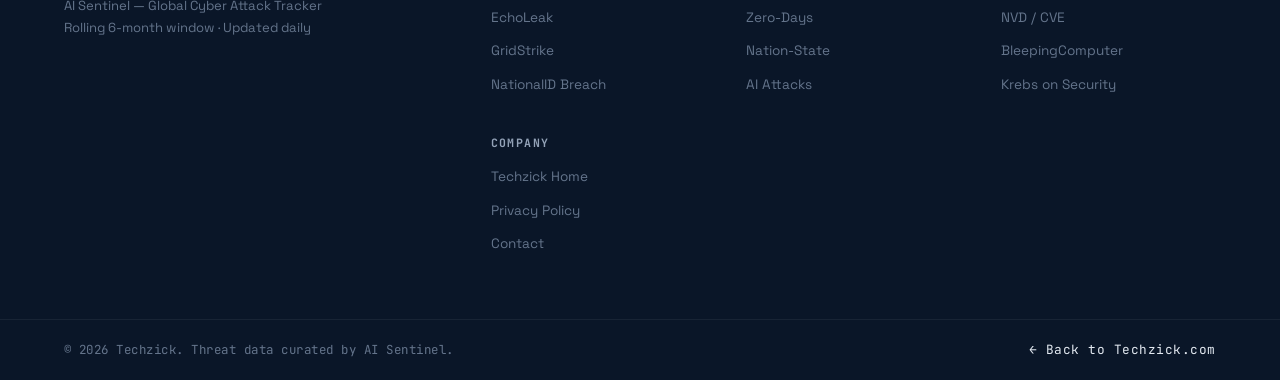
==== commit bc198000: "privacy policy" ====
--- a/threat-intel.html
+++ b/threat-intel.html
@@ -1221,6 +1221,12 @@
           <a href="https://www.bleepingcomputer.com" target="_blank" rel="noopener">BleepingComputer</a>
           <a href="https://krebsonsecurity.com" target="_blank" rel="noopener">Krebs on Security</a>
         </div>
+        <div class="footer-col">
+          <h5>Company</h5>
+          <a href="index.html">Techzick Home</a>
+          <a href="privacy-policy.html">Privacy Policy</a>
+          <a href="index.html#contact">Contact</a>
+        </div>
       </div>
     </div>
     <div class="footer-bottom">
